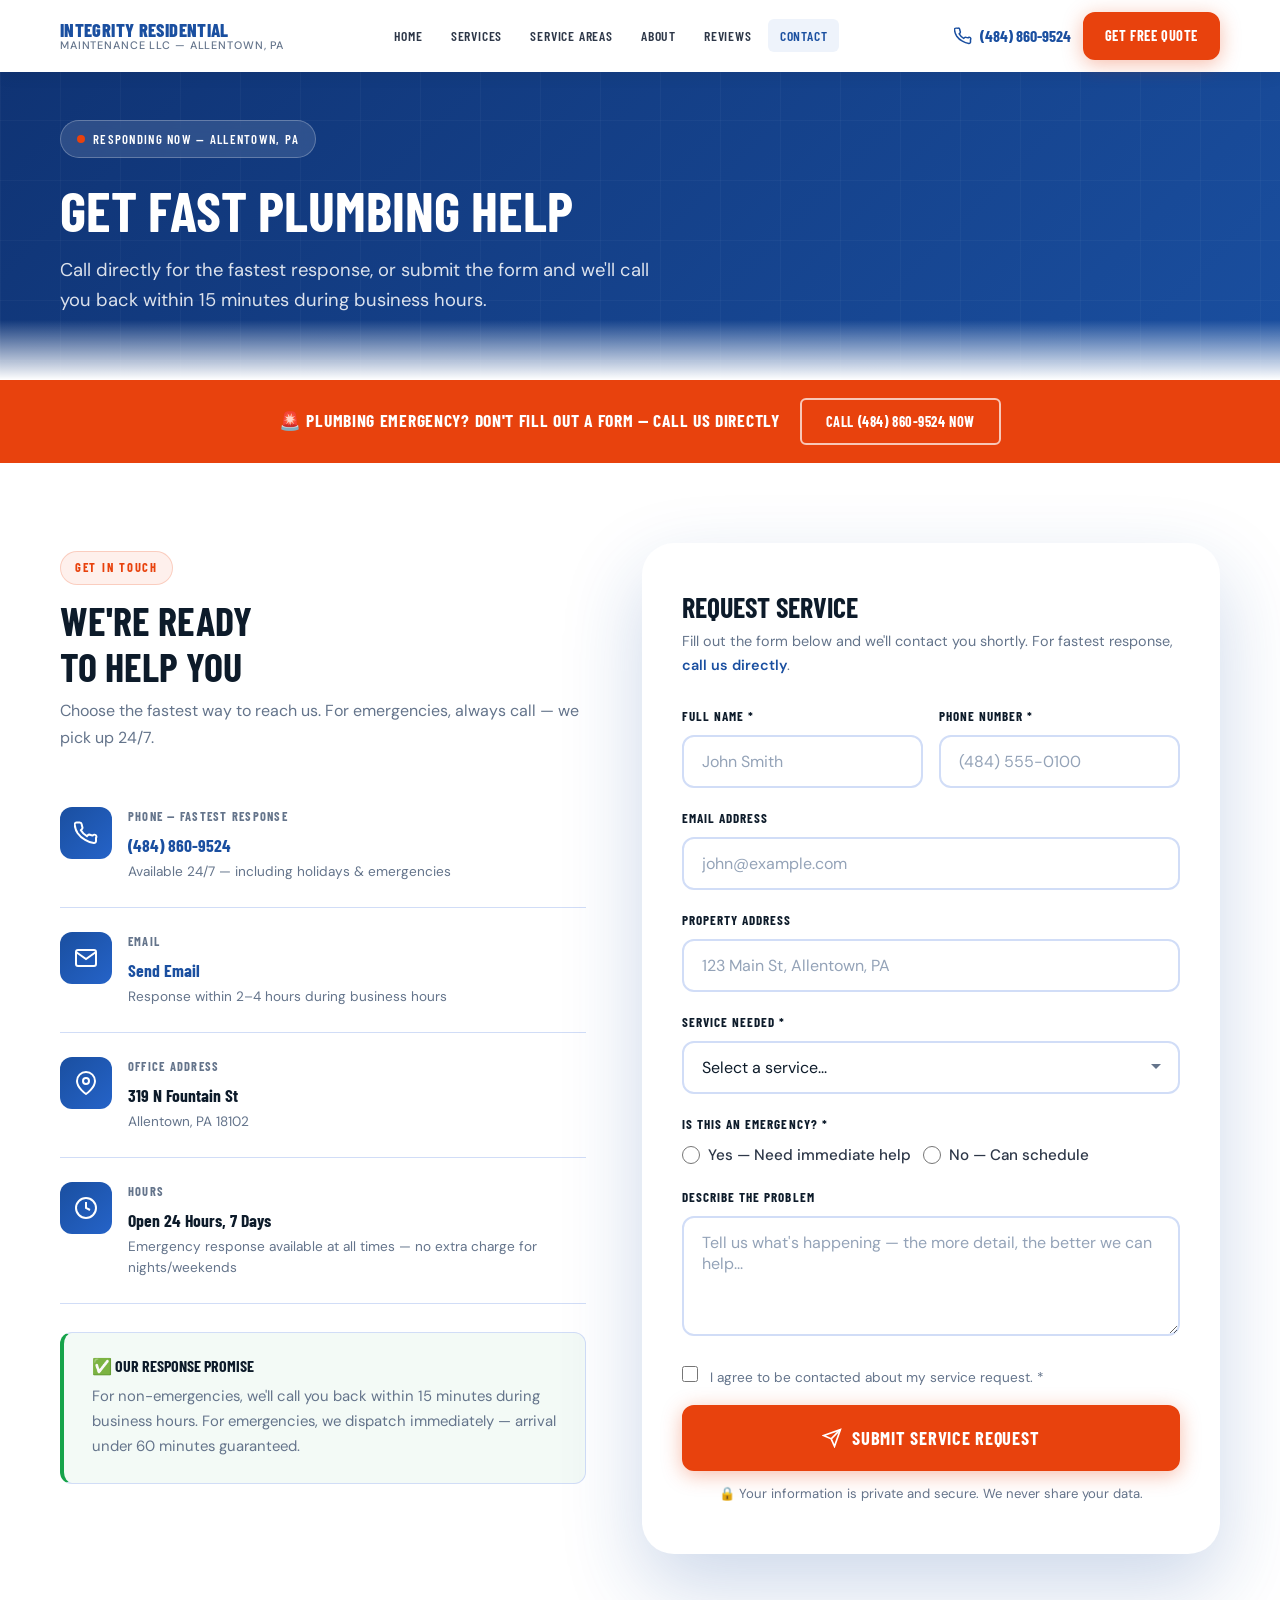
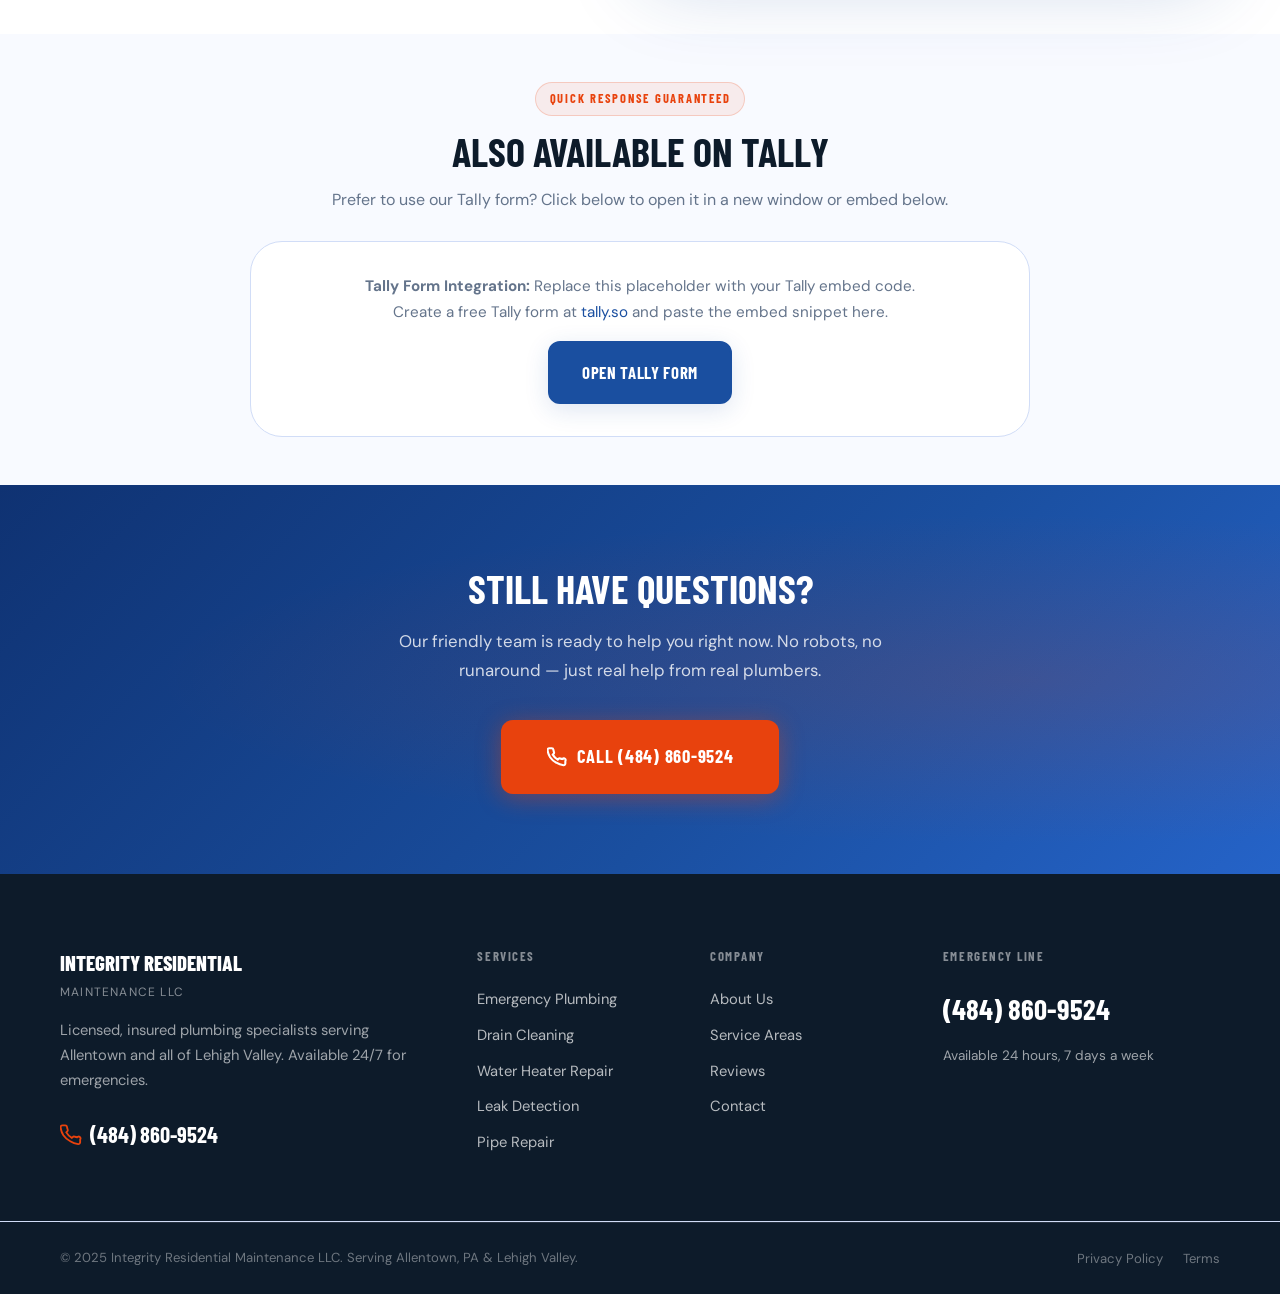
==== contact.html @ 993e1b2d "Add files via upload" ====
<!DOCTYPE html>
<html lang="en">
<head>
  <meta charset="UTF-8">
  <meta name="viewport" content="width=device-width, initial-scale=1.0">
  <title>Contact Us | Request Plumbing Service | Integrity Residential Maintenance LLC</title>
  <meta name="description" content="Contact Integrity Residential Maintenance for fast plumbing service in Allentown, PA. Call (484) 860-9524 or submit a service request online. 24/7 emergency available.">
  <link rel="canonical" href="https://integrityrm.com/contact.html">
  <link rel="stylesheet" href="style.css">
  <style>
    .contact-hero { background: linear-gradient(135deg,var(--brand-primary-dark),var(--brand-primary)); padding: calc(var(--nav-height) + 48px) 0 64px; position:relative; overflow:hidden; }
    .contact-hero::after { content:''; position:absolute; bottom:0; left:0; right:0; height:60px; background:linear-gradient(to bottom,transparent,var(--white)); z-index:1; }
    .contact-grid { display:grid; grid-template-columns:1fr 1.1fr; gap:56px; align-items:start; }
    .contact-info { padding-top:8px; }
    .contact-method { display:flex; gap:16px; align-items:flex-start; padding:24px 0; border-bottom:1px solid var(--border); }
    .contact-method:last-child { border-bottom:none; }
    .contact-method__icon { width:52px; height:52px; background:linear-gradient(135deg,var(--brand-primary),var(--brand-primary-light)); border-radius:var(--radius-md); display:flex; align-items:center; justify-content:center; color:white; flex-shrink:0; }
    .contact-method__label { font-family:var(--font-display); font-weight:700; font-size:0.78rem; text-transform:uppercase; letter-spacing:0.1em; color:var(--text-muted); margin-bottom:4px; }
    .contact-method__value { font-family:var(--font-display); font-weight:700; font-size:1.1rem; color:var(--text-dark); }
    .contact-method__value a { color:var(--brand-primary); }
    .contact-method__value a:hover { color:var(--brand-accent); }
    .contact-method__sub { font-size:0.85rem; color:var(--text-muted); margin-top:2px; }
    .form-radio-group { display:flex; gap:12px; }
    .form-radio { display:flex; align-items:center; gap:8px; cursor:pointer; }
    .form-radio input { width:18px; height:18px; accent-color:var(--brand-primary); cursor:pointer; }
    .form-radio span { font-size:0.95rem; font-weight:500; }
    .emergency-alert { display:none; background:rgba(232,66,13,0.08); border:1px solid rgba(232,66,13,0.25); border-radius:var(--radius-md); padding:16px 20px; color:#c0350c; font-size:0.92rem; gap:10px; align-items:flex-start; margin-top:-8px; margin-bottom:12px; }
    @media(max-width:768px){ .contact-grid { grid-template-columns:1fr; } }
  </style>
</head>
<body>

<!-- NAV -->
<nav class="nav">
  <div class="container">
    <div class="nav__inner">
      <a href="index.html" class="nav__logo">
        <span class="nav__logo-name">Integrity Residential</span>
        <span class="nav__logo-tag">Maintenance LLC — Allentown, PA</span>
      </a>
      <ul class="nav__menu">
        <li><a href="index.html" class="nav__link">Home</a></li>
        <li><a href="services.html" class="nav__link">Services</a></li>
        <li><a href="service-areas.html" class="nav__link">Service Areas</a></li>
        <li><a href="about.html" class="nav__link">About</a></li>
        <li><a href="reviews.html" class="nav__link">Reviews</a></li>
        <li><a href="contact.html" class="nav__link active">Contact</a></li>
      </ul>
      <div class="nav__cta">
        <a href="tel:+14848609524" class="nav__phone">
          <svg width="18" height="18" fill="none" stroke="currentColor" stroke-width="2" viewBox="0 0 24 24"><path d="M22 16.92v3a2 2 0 01-2.18 2 19.79 19.79 0 01-8.63-3.07A19.5 19.5 0 013.7 12.3 19.79 19.79 0 01.67 3.7 2 2 0 012.65 1.5h3a2 2 0 012 1.72 12.84 12.84 0 00.7 2.81 2 2 0 01-.45 2.11L6.91 9.14a16 16 0 006 6l.92-.92a2 2 0 012.11-.45 12.84 12.84 0 002.81.7A2 2 0 0122 16.92z"/></svg>
          (484) 860-9524
        </a>
        <a href="contact.html" class="btn btn-primary btn-sm">Get Free Quote</a>
      </div>
      <button class="nav__toggle" aria-label="Toggle menu" aria-expanded="false"><span></span><span></span><span></span></button>
    </div>
  </div>
  <div class="nav__drawer">
    <a href="index.html" class="nav__link">Home</a>
    <a href="services.html" class="nav__link">Services</a>
    <a href="service-areas.html" class="nav__link">Service Areas</a>
    <a href="about.html" class="nav__link">About</a>
    <a href="reviews.html" class="nav__link">Reviews</a>
    <a href="contact.html" class="nav__link">Contact</a>
    <a href="tel:+14848609524" class="btn btn-primary" style="margin-top:16px; text-align:center;">Call (484) 860-9524</a>
  </div>
</nav>

<!-- HERO -->
<div class="contact-hero">
  <div class="hero__grid" aria-hidden="true"></div>
  <div class="container" style="position:relative;z-index:2;">
    <div style="max-width:600px;">
      <div class="hero__badge" style="margin-bottom:20px;">
        <span class="hero__badge-dot"></span>
        Responding Now — Allentown, PA
      </div>
      <h1 style="color:white; margin-bottom:12px;">Get Fast Plumbing Help</h1>
      <p class="lead" style="color:rgba(255,255,255,0.85);">Call directly for the fastest response, or submit the form and we'll call you back within 15 minutes during business hours.</p>
    </div>
  </div>
</div>

<div class="emergency-strip">
  <div class="container">
    <div class="emergency-strip__inner">
      <p class="emergency-strip__text">🚨 Plumbing Emergency? Don't Fill Out a Form — Call Us Directly</p>
      <a href="tel:+14848609524" class="btn btn-outline">Call (484) 860-9524 Now</a>
    </div>
  </div>
</div>

<!-- MAIN CONTACT SECTION -->
<section class="section">
  <div class="container">
    <div class="contact-grid">

      <!-- Contact Info -->
      <div class="contact-info fade-in">
        <span class="section-eyebrow">Get In Touch</span>
        <h2 style="margin-bottom:8px;">We're Ready<br>to Help You</h2>
        <p style="color:var(--text-muted); margin-bottom:32px;">Choose the fastest way to reach us. For emergencies, always call — we pick up 24/7.</p>

        <div class="contact-method">
          <div class="contact-method__icon">
            <svg width="24" height="24" fill="none" stroke="currentColor" stroke-width="2" viewBox="0 0 24 24"><path d="M22 16.92v3a2 2 0 01-2.18 2 19.79 19.79 0 01-8.63-3.07A19.5 19.5 0 013.7 12.3 19.79 19.79 0 01.67 3.7 2 2 0 012.65 1.5h3a2 2 0 012 1.72 12.84 12.84 0 00.7 2.81 2 2 0 01-.45 2.11L6.91 9.14a16 16 0 006 6l.92-.92a2 2 0 012.11-.45 12.84 12.84 0 002.81.7A2 2 0 0122 16.92z"/></svg>
          </div>
          <div>
            <div class="contact-method__label">Phone — Fastest Response</div>
            <div class="contact-method__value"><a href="tel:+14848609524">(484) 860-9524</a></div>
            <div class="contact-method__sub">Available 24/7 — including holidays & emergencies</div>
          </div>
        </div>

        <div class="contact-method">
          <div class="contact-method__icon">
            <svg width="24" height="24" fill="none" stroke="currentColor" stroke-width="2" viewBox="0 0 24 24"><path d="M4 4h16c1.1 0 2 .9 2 2v12c0 1.1-.9 2-2 2H4c-1.1 0-2-.9-2-2V6c0-1.1.9-2 2-2z"/><polyline points="22,6 12,13 2,6"/></svg>
          </div>
          <div>
            <div class="contact-method__label">Email</div>
            <div class="contact-method__value"><a href="mailto:fivebrothersgtrading@gmail.com">Send Email</a></div>
            <div class="contact-method__sub">Response within 2–4 hours during business hours</div>
          </div>
        </div>

        <div class="contact-method">
          <div class="contact-method__icon">
            <svg width="24" height="24" fill="none" stroke="currentColor" stroke-width="2" viewBox="0 0 24 24"><path d="M21 10c0 7-9 13-9 13s-9-6-9-13a9 9 0 0118 0z"/><circle cx="12" cy="10" r="3"/></svg>
          </div>
          <div>
            <div class="contact-method__label">Office Address</div>
            <div class="contact-method__value">319 N Fountain St</div>
            <div class="contact-method__sub">Allentown, PA 18102</div>
          </div>
        </div>

        <div class="contact-method">
          <div class="contact-method__icon">
            <svg width="24" height="24" fill="none" stroke="currentColor" stroke-width="2" viewBox="0 0 24 24"><circle cx="12" cy="12" r="10"/><path d="M12 6v6l4 2"/></svg>
          </div>
          <div>
            <div class="contact-method__label">Hours</div>
            <div class="contact-method__value">Open 24 Hours, 7 Days</div>
            <div class="contact-method__sub">Emergency response available at all times — no extra charge for nights/weekends</div>
          </div>
        </div>

        <div class="info-box info-box--success" style="margin-top:28px;">
          <h4>✅ Our Response Promise</h4>
          <p>For non-emergencies, we'll call you back within 15 minutes during business hours. For emergencies, we dispatch immediately — arrival under 60 minutes guaranteed.</p>
        </div>
      </div>

      <!-- Lead Capture Form -->
      <div class="fade-in">
        <div class="form-card">
          <h3 style="margin-bottom:6px;">Request Service</h3>
          <p style="color:var(--text-muted); font-size:0.9rem; margin-bottom:28px;">Fill out the form below and we'll contact you shortly. For fastest response, <a href="tel:+14848609524" style="color:var(--brand-primary); font-weight:600;">call us directly</a>.</p>

          <!-- Success Message (hidden by default) -->
          <div id="formSuccess" style="display:none;">
            <div class="alert alert--success" style="margin-bottom:16px;">
              <svg width="20" height="20" fill="none" stroke="currentColor" stroke-width="2" viewBox="0 0 24 24"><path d="M22 11.08V12a10 10 0 11-5.93-9.14"/><polyline points="22 4 12 14.01 9 11.01"/></svg>
              <div>
                <strong>Request Received!</strong><br>
                We'll call you back within 15 minutes. For immediate help, call <a href="tel:+14848609524" style="color:var(--success); font-weight:700;">(484) 860-9524</a>.
              </div>
            </div>
          </div>

          <form id="contactForm" action="https://formspree.io/f/YOUR_FORM_ID" method="POST" novalidate>
            <!-- Hidden fields for lead tracking -->
            <input type="hidden" name="_subject" value="New Service Request — Integrity Residential Maintenance">
            <input type="hidden" name="_to" value="fivebrothersgtrading@gmail.com">
            <input type="hidden" name="_next" value="https://integrityrm.com/thank-you.html">

            <div class="grid grid--2" style="gap:16px;">
              <div class="form-group">
                <label class="form-label" for="name">Full Name *</label>
                <input class="form-control" type="text" id="name" name="name" placeholder="John Smith" required autocomplete="name">
              </div>
              <div class="form-group">
                <label class="form-label" for="phone">Phone Number *</label>
                <input class="form-control" type="tel" id="phone" name="phone" placeholder="(484) 555-0100" required autocomplete="tel">
              </div>
            </div>

            <div class="form-group">
              <label class="form-label" for="email">Email Address</label>
              <input class="form-control" type="email" id="email" name="email" placeholder="john@example.com" autocomplete="email">
            </div>

            <div class="form-group">
              <label class="form-label" for="address">Property Address</label>
              <input class="form-control" type="text" id="address" name="address" placeholder="123 Main St, Allentown, PA" autocomplete="street-address">
            </div>

            <div class="form-group">
              <label class="form-label" for="service">Service Needed *</label>
              <select class="form-control" id="service" name="service" required>
                <option value="" disabled selected>Select a service...</option>
                <option value="emergency">🚨 Emergency Plumbing (URGENT)</option>
                <option value="drain">Drain Cleaning / Clog</option>
                <option value="water-heater">Water Heater Repair / Replacement</option>
                <option value="leak">Leak Detection</option>
                <option value="pipe">Pipe Repair / Replacement</option>
                <option value="toilet">Toilet Repair / Replacement</option>
                <option value="faucet">Faucet / Fixture</option>
                <option value="sump">Sump Pump</option>
                <option value="other">Other / Not Sure</option>
              </select>
            </div>

            <div class="form-group">
              <label class="form-label">Is This an Emergency? *</label>
              <div class="form-radio-group">
                <label class="form-radio">
                  <input type="radio" name="emergency" id="emergency" value="yes" required>
                  <span>Yes — Need immediate help</span>
                </label>
                <label class="form-radio">
                  <input type="radio" name="emergency" value="no">
                  <span>No — Can schedule</span>
                </label>
              </div>
            </div>

            <!-- Emergency Alert -->
            <div class="emergency-alert" id="emergencyAlert" role="alert">
              <svg width="20" height="20" fill="none" stroke="currentColor" stroke-width="2" viewBox="0 0 24 24" style="flex-shrink:0;"><path d="M10.29 3.86L1.82 18a2 2 0 001.71 3h16.94a2 2 0 001.71-3L13.71 3.86a2 2 0 00-3.42 0z"/><line x1="12" y1="9" x2="12" y2="13"/><line x1="12" y1="17" x2="12.01" y2="17"/></svg>
              <div><strong>For emergencies, call us directly for the fastest response:</strong><br>
              <a href="tel:+14848609524" style="color:var(--brand-accent); font-weight:700; font-size:1.1rem;">(484) 860-9524</a></div>
            </div>

            <div class="form-group">
              <label class="form-label" for="message">Describe the Problem</label>
              <textarea class="form-control" id="message" name="message" placeholder="Tell us what's happening — the more detail, the better we can help..." rows="4"></textarea>
            </div>

            <div style="margin-bottom:16px;">
              <input type="checkbox" id="consent" name="consent" required style="accent-color:var(--brand-primary); width:16px; height:16px; margin-right:8px;">
              <label for="consent" style="font-size:0.85rem; color:var(--text-muted); cursor:pointer;">I agree to be contacted about my service request. *</label>
            </div>

            <button type="submit" class="btn btn-primary btn-full btn-lg">
              <svg width="20" height="20" fill="none" stroke="currentColor" stroke-width="2" viewBox="0 0 24 24"><line x1="22" y1="2" x2="11" y2="13"/><polygon points="22 2 15 22 11 13 2 9 22 2"/></svg>
              Submit Service Request
            </button>

            <p style="text-align:center; font-size:0.82rem; color:var(--text-muted); margin-top:12px;">
              🔒 Your information is private and secure. We never share your data.
            </p>
          </form>
        </div>
      </div>
    </div>
  </div>
</section>

<!-- TALLY EMBED ALTERNATIVE -->
<section class="section bg-surface" style="padding:48px 0;">
  <div class="container container--narrow text-center">
    <span class="section-eyebrow">Quick Response Guaranteed</span>
    <h2 style="margin-bottom:12px;">Also Available On Tally</h2>
    <p style="color:var(--text-muted); margin-bottom:28px;">Prefer to use our Tally form? Click below to open it in a new window or embed below.</p>
    <!-- Replace with your actual Tally embed code -->
    <div style="background:var(--white); border:1px solid var(--border); border-radius:var(--radius-xl); padding:32px; min-height:80px; display:flex; align-items:center; justify-content:center;">
      <div style="text-align:center;">
        <p style="color:var(--text-muted); margin-bottom:16px; font-size:0.95rem;">
          <strong>Tally Form Integration:</strong> Replace this placeholder with your Tally embed code.<br>
          Create a free Tally form at <a href="https://tally.so" target="_blank" rel="noopener" style="color:var(--brand-primary);">tally.so</a> and paste the embed snippet here.
        </p>
        <a href="https://tally.so/r/YOUR_TALLY_FORM_ID" target="_blank" rel="noopener" class="btn btn-secondary">Open Tally Form</a>
      </div>
    </div>
  </div>
</section>

<!-- CTA -->
<section class="cta-section">
  <div class="container">
    <div class="cta-section__inner">
      <h2>Still Have Questions?</h2>
      <p>Our friendly team is ready to help you right now. No robots, no runaround — just real help from real plumbers.</p>
      <div class="cta-section__btns">
        <a href="tel:+14848609524" class="btn btn-call btn-lg">
          <svg width="20" height="20" fill="none" stroke="currentColor" stroke-width="2.5" viewBox="0 0 24 24"><path d="M22 16.92v3a2 2 0 01-2.18 2 19.79 19.79 0 01-8.63-3.07A19.5 19.5 0 013.7 12.3 19.79 19.79 0 01.67 3.7 2 2 0 012.65 1.5h3a2 2 0 012 1.72 12.84 12.84 0 00.7 2.81 2 2 0 01-.45 2.11L6.91 9.14a16 16 0 006 6l.92-.92a2 2 0 012.11-.45 12.84 12.84 0 002.81.7A2 2 0 0122 16.92z"/></svg>
          Call (484) 860-9524
        </a>
      </div>
    </div>
  </div>
</section>

<!-- FOOTER (same as index) -->
<footer class="footer">
  <div class="container">
    <div class="footer__grid">
      <div>
        <div class="footer__brand-name">Integrity Residential</div>
        <div class="footer__brand-tag">Maintenance LLC</div>
        <p class="footer__desc">Licensed, insured plumbing specialists serving Allentown and all of Lehigh Valley. Available 24/7 for emergencies.</p>
        <a href="tel:+14848609524" class="footer__phone-link">
          <svg width="22" height="22" fill="none" stroke="currentColor" stroke-width="2" viewBox="0 0 24 24"><path d="M22 16.92v3a2 2 0 01-2.18 2 19.79 19.79 0 01-8.63-3.07A19.5 19.5 0 013.7 12.3 19.79 19.79 0 01.67 3.7 2 2 0 012.65 1.5h3a2 2 0 012 1.72 12.84 12.84 0 00.7 2.81 2 2 0 01-.45 2.11L6.91 9.14a16 16 0 006 6l.92-.92a2 2 0 012.11-.45 12.84 12.84 0 002.81.7A2 2 0 0122 16.92z"/></svg>
          (484) 860-9524
        </a>
      </div>
      <div>
        <div class="footer__col-title">Services</div>
        <ul class="footer__links">
          <li><a href="service-emergency-plumbing.html">Emergency Plumbing</a></li>
          <li><a href="service-drain-cleaning.html">Drain Cleaning</a></li>
          <li><a href="service-water-heater.html">Water Heater Repair</a></li>
          <li><a href="service-leak-detection.html">Leak Detection</a></li>
          <li><a href="service-pipe-repair.html">Pipe Repair</a></li>
        </ul>
      </div>
      <div>
        <div class="footer__col-title">Company</div>
        <ul class="footer__links">
          <li><a href="about.html">About Us</a></li>
          <li><a href="service-areas.html">Service Areas</a></li>
          <li><a href="reviews.html">Reviews</a></li>
          <li><a href="contact.html">Contact</a></li>
        </ul>
      </div>
      <div>
        <div class="footer__col-title">Emergency Line</div>
        <a href="tel:+14848609524" class="footer__phone-link" style="font-size:1.8rem;">(484) 860-9524</a>
        <p style="color:rgba(255,255,255,0.6); font-size:0.85rem; margin-top:8px;">Available 24 hours, 7 days a week</p>
      </div>
    </div>
  </div>
  <div class="divider"></div>
  <div class="container">
    <div class="footer__bottom">
      <p class="footer__copy">© 2025 Integrity Residential Maintenance LLC. Serving Allentown, PA & Lehigh Valley.</p>
      <div class="footer__legal"><a href="#">Privacy Policy</a><a href="#">Terms</a></div>
    </div>
  </div>
</footer>

<div class="sticky-call">
  <a href="tel:+14848609524">
    <svg width="22" height="22" fill="none" stroke="currentColor" stroke-width="2.5" viewBox="0 0 24 24"><path d="M22 16.92v3a2 2 0 01-2.18 2 19.79 19.79 0 01-8.63-3.07A19.5 19.5 0 013.7 12.3 19.79 19.79 0 01.67 3.7 2 2 0 012.65 1.5h3a2 2 0 012 1.72 12.84 12.84 0 00.7 2.81 2 2 0 01-.45 2.11L6.91 9.14a16 16 0 006 6l.92-.92a2 2 0 012.11-.45 12.84 12.84 0 002.81.7A2 2 0 0122 16.92z"/></svg>
    <div><span class="sticky-call__label">Emergency? Tap to Call 24/7</span>(484) 860-9524</div>
  </a>
</div>

<script src="script.js"></script>
<script>
  // Emergency radio button shows call-out alert
  document.querySelectorAll('input[name="emergency"]').forEach(radio => {
    radio.addEventListener('change', function() {
      const alert = document.getElementById('emergencyAlert');
      alert.style.display = this.value === 'yes' ? 'flex' : 'none';
    });
  });
</script>
</body>
</html>
---- style.css ----
/* ============================================================
   INTEGRITY RESIDENTIAL MAINTENANCE LLC
   Premium Local Lead Generation System
   Agency-Grade CSS — Mobile-First, CRO-Optimized
   ============================================================ */

@import url('https://fonts.googleapis.com/css2?family=Barlow+Condensed:wght@600;700;800;900&family=DM+Sans:ital,opsz,wght@0,9..40,300;0,9..40,400;0,9..40,500;0,9..40,600;0,9..40,700;1,9..40,400&display=swap');

/* ============================================================
   CSS VARIABLES — SCALABLE CLIENT THEMING
   ============================================================ */
:root {
  --brand-primary: #1a4fa0;
  --brand-primary-dark: #0f3272;
  --brand-primary-light: #2563c8;
  --brand-accent: #e8420d;
  --brand-accent-light: #ff5722;
  --brand-gold: #f59e0b;
  --text-dark: #0d1b2a;
  --text-body: #2d3748;
  --text-muted: #64748b;
  --text-light: #94a3b8;
  --white: #ffffff;
  --off-white: #f8faff;
  --surface: #eef3fb;
  --border: #d1ddf7;
  --success: #16a34a;
  --shadow-sm: 0 2px 8px rgba(26,79,160,0.10);
  --shadow-md: 0 6px 24px rgba(26,79,160,0.14);
  --shadow-lg: 0 16px 48px rgba(26,79,160,0.18);
  --shadow-xl: 0 32px 80px rgba(26,79,160,0.22);
  --radius-sm: 6px;
  --radius-md: 12px;
  --radius-lg: 20px;
  --radius-xl: 32px;
  --font-display: 'Barlow Condensed', sans-serif;
  --font-body: 'DM Sans', sans-serif;
  --nav-height: 72px;
  --phone: '+1 484-860-9524';

  /* CLIENT VARIABLES — Change per client */
  --client-name: 'Integrity Residential Maintenance';
  --client-city: 'Allentown, PA';
  --client-phone: '(484) 860-9524';
  --client-color: #1a4fa0;
}

/* ============================================================
   RESET & BASE
   ============================================================ */
*, *::before, *::after { box-sizing: border-box; margin: 0; padding: 0; }

html {
  scroll-behavior: smooth;
  font-size: 16px;
  -webkit-text-size-adjust: 100%;
}

body {
  font-family: var(--font-body);
  color: var(--text-body);
  background: var(--white);
  line-height: 1.6;
  overflow-x: hidden;
}

img { max-width: 100%; height: auto; display: block; }
a { color: inherit; text-decoration: none; }
ul { list-style: none; }
button { cursor: pointer; border: none; font-family: var(--font-body); }

/* ============================================================
   TYPOGRAPHY
   ============================================================ */
.display-xl {
  font-family: var(--font-display);
  font-weight: 900;
  font-size: clamp(2.8rem, 7vw, 5.5rem);
  line-height: 1.0;
  letter-spacing: -0.01em;
  text-transform: uppercase;
}
.display-lg {
  font-family: var(--font-display);
  font-weight: 800;
  font-size: clamp(2.2rem, 5vw, 4rem);
  line-height: 1.05;
  text-transform: uppercase;
  letter-spacing: -0.01em;
}
.display-md {
  font-family: var(--font-display);
  font-weight: 700;
  font-size: clamp(1.6rem, 3.5vw, 2.8rem);
  line-height: 1.1;
  text-transform: uppercase;
}
h1, h2, h3, h4, h5, h6 {
  font-family: var(--font-display);
  font-weight: 700;
  line-height: 1.15;
  color: var(--text-dark);
  text-transform: uppercase;
}
h1 { font-size: clamp(2rem, 5vw, 3.5rem); }
h2 { font-size: clamp(1.6rem, 3.5vw, 2.5rem); }
h3 { font-size: clamp(1.25rem, 2.5vw, 1.75rem); }
h4 { font-size: 1.2rem; }

p { font-family: var(--font-body); font-size: 1rem; line-height: 1.7; }
.lead { font-size: 1.15rem; font-weight: 400; line-height: 1.65; }

/* ============================================================
   LAYOUT
   ============================================================ */
.container {
  width: 100%;
  max-width: 1200px;
  margin: 0 auto;
  padding: 0 20px;
}
.container--wide { max-width: 1400px; }
.container--narrow { max-width: 820px; }

.section { padding: 80px 0; }
.section--sm { padding: 48px 0; }
.section--lg { padding: 112px 0; }

.grid { display: grid; gap: 32px; }
.grid--2 { grid-template-columns: repeat(2, 1fr); }
.grid--3 { grid-template-columns: repeat(3, 1fr); }
.grid--4 { grid-template-columns: repeat(4, 1fr); }

.flex { display: flex; }
.flex--center { align-items: center; justify-content: center; }
.flex--between { align-items: center; justify-content: space-between; }
.flex--col { flex-direction: column; }
.gap-16 { gap: 16px; }
.gap-24 { gap: 24px; }
.gap-32 { gap: 32px; }

.text-center { text-align: center; }
.text-white { color: var(--white); }

/* ============================================================
   BUTTONS — CRO-Optimized
   ============================================================ */
.btn {
  display: inline-flex;
  align-items: center;
  justify-content: center;
  gap: 10px;
  font-family: var(--font-display);
  font-weight: 700;
  font-size: 1.05rem;
  letter-spacing: 0.04em;
  text-transform: uppercase;
  border-radius: var(--radius-md);
  padding: 16px 32px;
  transition: all 0.22s cubic-bezier(0.4, 0, 0.2, 1);
  white-space: nowrap;
  text-decoration: none;
  border: 2px solid transparent;
  cursor: pointer;
  position: relative;
  overflow: hidden;
}
.btn::before {
  content: '';
  position: absolute;
  inset: 0;
  background: rgba(255,255,255,0.12);
  opacity: 0;
  transition: opacity 0.2s;
}
.btn:hover::before { opacity: 1; }

.btn-primary {
  background: var(--brand-accent);
  color: var(--white);
  border-color: var(--brand-accent);
  box-shadow: 0 4px 20px rgba(232,66,13,0.35);
}
.btn-primary:hover {
  background: var(--brand-accent-light);
  transform: translateY(-2px);
  box-shadow: 0 8px 32px rgba(232,66,13,0.45);
}

.btn-secondary {
  background: var(--brand-primary);
  color: var(--white);
  border-color: var(--brand-primary);
  box-shadow: var(--shadow-md);
}
.btn-secondary:hover {
  background: var(--brand-primary-dark);
  transform: translateY(-2px);
  box-shadow: var(--shadow-lg);
}

.btn-outline {
  background: transparent;
  color: var(--white);
  border-color: rgba(255,255,255,0.7);
}
.btn-outline:hover {
  background: rgba(255,255,255,0.1);
  border-color: var(--white);
}

.btn-outline-dark {
  background: transparent;
  color: var(--brand-primary);
  border-color: var(--brand-primary);
}
.btn-outline-dark:hover {
  background: var(--brand-primary);
  color: var(--white);
}

.btn-call {
  background: var(--brand-accent);
  color: var(--white);
  font-size: 1.2rem;
  padding: 18px 36px;
  border-radius: var(--radius-md);
  box-shadow: 0 4px 24px rgba(232,66,13,0.4);
  animation: pulse-call 2.5s ease-in-out infinite;
}
.btn-call:hover {
  background: var(--brand-accent-light);
  transform: translateY(-3px);
  animation: none;
  box-shadow: 0 8px 36px rgba(232,66,13,0.5);
}

.btn-lg { padding: 20px 44px; font-size: 1.15rem; }
.btn-sm { padding: 10px 20px; font-size: 0.9rem; }
.btn-full { width: 100%; }

@keyframes pulse-call {
  0%, 100% { box-shadow: 0 4px 24px rgba(232,66,13,0.4); }
  50% { box-shadow: 0 4px 36px rgba(232,66,13,0.65), 0 0 0 8px rgba(232,66,13,0.08); }
}

/* ============================================================
   NAVIGATION
   ============================================================ */
.nav {
  position: fixed;
  top: 0;
  left: 0;
  right: 0;
  z-index: 1000;
  background: var(--white);
  box-shadow: 0 2px 16px rgba(0,0,0,0.08);
  height: var(--nav-height);
  transition: all 0.3s ease;
}
.nav.scrolled {
  box-shadow: 0 4px 24px rgba(26,79,160,0.15);
}
.nav__inner {
  height: var(--nav-height);
  display: flex;
  align-items: center;
  justify-content: space-between;
}
.nav__logo {
  display: flex;
  flex-direction: column;
  line-height: 1.1;
}
.nav__logo-name {
  font-family: var(--font-display);
  font-weight: 800;
  font-size: 1.15rem;
  color: var(--brand-primary);
  text-transform: uppercase;
  letter-spacing: 0.02em;
}
.nav__logo-tag {
  font-size: 0.68rem;
  color: var(--text-muted);
  font-weight: 500;
  text-transform: uppercase;
  letter-spacing: 0.08em;
}
.nav__menu {
  display: flex;
  align-items: center;
  gap: 4px;
}
.nav__link {
  font-family: var(--font-display);
  font-weight: 600;
  font-size: 0.85rem;
  text-transform: uppercase;
  letter-spacing: 0.06em;
  color: var(--text-body);
  padding: 8px 12px;
  border-radius: var(--radius-sm);
  transition: all 0.2s;
}
.nav__link:hover, .nav__link.active {
  color: var(--brand-primary);
  background: var(--surface);
}
.nav__cta {
  display: flex;
  align-items: center;
  gap: 12px;
  margin-left: 16px;
}
.nav__phone {
  display: flex;
  align-items: center;
  gap: 8px;
  font-family: var(--font-display);
  font-weight: 700;
  font-size: 1rem;
  color: var(--brand-primary);
  text-transform: uppercase;
}
.nav__phone svg { flex-shrink: 0; }

/* Hamburger */
.nav__toggle {
  display: none;
  flex-direction: column;
  gap: 5px;
  background: none;
  padding: 8px;
  cursor: pointer;
}
.nav__toggle span {
  display: block;
  width: 24px;
  height: 2px;
  background: var(--text-dark);
  border-radius: 2px;
  transition: all 0.3s;
}

/* Mobile Nav Drawer */
.nav__drawer {
  display: none;
  position: fixed;
  top: var(--nav-height);
  left: 0;
  right: 0;
  background: var(--white);
  box-shadow: var(--shadow-lg);
  z-index: 999;
  padding: 24px 20px 32px;
  flex-direction: column;
  gap: 4px;
  transform: translateY(-100%);
  opacity: 0;
  transition: all 0.3s ease;
}
.nav__drawer.open {
  transform: translateY(0);
  opacity: 1;
}
.nav__drawer .nav__link {
  display: block;
  padding: 14px 16px;
  font-size: 1rem;
  border-bottom: 1px solid var(--border);
}
.nav__drawer .btn-primary {
  margin-top: 16px;
  width: 100%;
  justify-content: center;
}

/* ============================================================
   HERO SECTION
   ============================================================ */
.hero {
  min-height: 100vh;
  min-height: 100svh;
  background: linear-gradient(135deg, var(--brand-primary-dark) 0%, var(--brand-primary) 50%, var(--brand-primary-light) 100%);
  padding-top: var(--nav-height);
  display: flex;
  flex-direction: column;
  position: relative;
  overflow: hidden;
}
.hero::before {
  content: '';
  position: absolute;
  inset: 0;
  background:
    radial-gradient(ellipse 80% 60% at 70% 50%, rgba(255,255,255,0.04) 0%, transparent 70%),
    radial-gradient(ellipse 40% 40% at 20% 80%, rgba(232,66,13,0.12) 0%, transparent 60%);
}
.hero::after {
  content: '';
  position: absolute;
  bottom: 0;
  left: 0;
  right: 0;
  height: 120px;
  background: linear-gradient(to bottom, transparent, var(--white));
  z-index: 1;
}

/* Grid pattern overlay */
.hero__grid {
  position: absolute;
  inset: 0;
  background-image:
    linear-gradient(rgba(255,255,255,0.03) 1px, transparent 1px),
    linear-gradient(90deg, rgba(255,255,255,0.03) 1px, transparent 1px);
  background-size: 60px 60px;
}

.hero__content {
  flex: 1;
  display: flex;
  align-items: center;
  position: relative;
  z-index: 2;
  padding: 60px 0 140px;
}
.hero__text { max-width: 700px; }

.hero__badge {
  display: inline-flex;
  align-items: center;
  gap: 8px;
  background: rgba(255,255,255,0.12);
  border: 1px solid rgba(255,255,255,0.25);
  color: var(--white);
  font-family: var(--font-display);
  font-weight: 600;
  font-size: 0.8rem;
  text-transform: uppercase;
  letter-spacing: 0.1em;
  padding: 8px 16px;
  border-radius: 999px;
  margin-bottom: 24px;
  backdrop-filter: blur(8px);
}
.hero__badge-dot {
  width: 8px;
  height: 8px;
  background: var(--brand-accent);
  border-radius: 50%;
  animation: blink 1.5s ease-in-out infinite;
}
@keyframes blink {
  0%, 100% { opacity: 1; }
  50% { opacity: 0.3; }
}

.hero__headline {
  font-family: var(--font-display);
  font-weight: 900;
  font-size: clamp(3rem, 8vw, 6.5rem);
  line-height: 0.95;
  text-transform: uppercase;
  color: var(--white);
  margin-bottom: 8px;
  letter-spacing: -0.02em;
}
.hero__headline em {
  font-style: normal;
  color: var(--brand-accent);
  display: block;
}
.hero__subheadline {
  font-family: var(--font-display);
  font-weight: 700;
  font-size: clamp(1.3rem, 3vw, 2rem);
  color: rgba(255,255,255,0.85);
  text-transform: uppercase;
  margin-bottom: 20px;
  letter-spacing: 0.02em;
}
.hero__desc {
  font-size: 1.1rem;
  color: rgba(255,255,255,0.8);
  max-width: 560px;
  margin-bottom: 36px;
  line-height: 1.65;
}
.hero__ctas {
  display: flex;
  flex-wrap: wrap;
  gap: 16px;
  margin-bottom: 40px;
}

/* Trust badges row */
.hero__trust {
  display: flex;
  flex-wrap: wrap;
  gap: 20px;
}
.trust-badge {
  display: flex;
  align-items: center;
  gap: 8px;
  color: rgba(255,255,255,0.9);
  font-family: var(--font-display);
  font-weight: 600;
  font-size: 0.82rem;
  text-transform: uppercase;
  letter-spacing: 0.06em;
}
.trust-badge svg { color: var(--brand-gold); flex-shrink: 0; }

/* ============================================================
   EMERGENCY STRIP
   ============================================================ */
.emergency-strip {
  background: var(--brand-accent);
  padding: 18px 0;
  position: relative;
  z-index: 10;
}
.emergency-strip__inner {
  display: flex;
  align-items: center;
  justify-content: center;
  gap: 20px;
  flex-wrap: wrap;
  text-align: center;
}
.emergency-strip__text {
  font-family: var(--font-display);
  font-weight: 700;
  font-size: clamp(0.9rem, 2.5vw, 1.1rem);
  text-transform: uppercase;
  color: var(--white);
  letter-spacing: 0.04em;
}
.emergency-strip .btn-outline {
  padding: 10px 24px;
  font-size: 0.9rem;
  border-radius: var(--radius-sm);
}

/* ============================================================
   SECTION HEADERS
   ============================================================ */
.section-header { margin-bottom: 48px; }
.section-header--center { text-align: center; }
.section-eyebrow {
  display: inline-block;
  font-family: var(--font-display);
  font-weight: 700;
  font-size: 0.78rem;
  text-transform: uppercase;
  letter-spacing: 0.14em;
  color: var(--brand-accent);
  margin-bottom: 12px;
  padding: 6px 14px;
  background: rgba(232,66,13,0.08);
  border-radius: 999px;
  border: 1px solid rgba(232,66,13,0.2);
}
.section-header h2 { color: var(--text-dark); }
.section-header p {
  max-width: 560px;
  color: var(--text-muted);
  margin-top: 12px;
  font-size: 1.05rem;
}
.section-header--center p { margin: 12px auto 0; }

/* ============================================================
   SERVICE CARDS
   ============================================================ */
.services-grid {
  display: grid;
  grid-template-columns: repeat(auto-fill, minmax(280px, 1fr));
  gap: 24px;
}
.service-card {
  background: var(--white);
  border: 1px solid var(--border);
  border-radius: var(--radius-lg);
  padding: 36px 28px;
  position: relative;
  overflow: hidden;
  transition: all 0.3s cubic-bezier(0.4, 0, 0.2, 1);
  display: flex;
  flex-direction: column;
}
.service-card::before {
  content: '';
  position: absolute;
  top: 0;
  left: 0;
  right: 0;
  height: 4px;
  background: linear-gradient(90deg, var(--brand-primary), var(--brand-accent));
  transform: scaleX(0);
  transform-origin: left;
  transition: transform 0.3s ease;
}
.service-card:hover {
  box-shadow: var(--shadow-lg);
  transform: translateY(-4px);
  border-color: var(--brand-primary);
}
.service-card:hover::before { transform: scaleX(1); }

.service-card__icon {
  width: 64px;
  height: 64px;
  background: linear-gradient(135deg, var(--surface), var(--border));
  border-radius: var(--radius-md);
  display: flex;
  align-items: center;
  justify-content: center;
  margin-bottom: 20px;
  color: var(--brand-primary);
  transition: all 0.3s;
}
.service-card:hover .service-card__icon {
  background: linear-gradient(135deg, var(--brand-primary), var(--brand-primary-light));
  color: var(--white);
}
.service-card h3 {
  font-size: 1.25rem;
  margin-bottom: 10px;
  color: var(--text-dark);
}
.service-card p {
  color: var(--text-muted);
  font-size: 0.95rem;
  flex: 1;
  margin-bottom: 20px;
}
.service-card__link {
  display: inline-flex;
  align-items: center;
  gap: 6px;
  font-family: var(--font-display);
  font-weight: 700;
  font-size: 0.85rem;
  text-transform: uppercase;
  letter-spacing: 0.06em;
  color: var(--brand-primary);
  transition: gap 0.2s;
}
.service-card__link:hover { gap: 10px; color: var(--brand-accent); }

/* ============================================================
   WHY CHOOSE US / FEATURE BLOCKS
   ============================================================ */
.feature-block {
  display: flex;
  gap: 20px;
  align-items: flex-start;
}
.feature-block__icon {
  width: 56px;
  height: 56px;
  background: linear-gradient(135deg, var(--brand-primary), var(--brand-primary-light));
  border-radius: var(--radius-md);
  display: flex;
  align-items: center;
  justify-content: center;
  color: var(--white);
  flex-shrink: 0;
}
.feature-block__text h4 {
  font-size: 1.05rem;
  color: var(--text-dark);
  margin-bottom: 6px;
}
.feature-block__text p {
  font-size: 0.93rem;
  color: var(--text-muted);
  line-height: 1.6;
}

/* ============================================================
   STATS BAR
   ============================================================ */
.stats-bar {
  background: var(--brand-primary);
  padding: 40px 0;
}
.stats-grid {
  display: grid;
  grid-template-columns: repeat(4, 1fr);
  gap: 24px;
  text-align: center;
}
.stat-item { padding: 8px; }
.stat-item__number {
  font-family: var(--font-display);
  font-weight: 900;
  font-size: clamp(2.5rem, 5vw, 4rem);
  color: var(--white);
  line-height: 1;
  letter-spacing: -0.02em;
}
.stat-item__number span { color: var(--brand-accent); }
.stat-item__label {
  font-family: var(--font-display);
  font-weight: 600;
  font-size: 0.8rem;
  text-transform: uppercase;
  letter-spacing: 0.1em;
  color: rgba(255,255,255,0.7);
  margin-top: 6px;
}

/* ============================================================
   REVIEW CARDS
   ============================================================ */
.reviews-grid {
  display: grid;
  grid-template-columns: repeat(auto-fill, minmax(300px, 1fr));
  gap: 24px;
}
.review-card {
  background: var(--white);
  border: 1px solid var(--border);
  border-radius: var(--radius-lg);
  padding: 32px 28px;
  position: relative;
  transition: box-shadow 0.3s;
}
.review-card:hover { box-shadow: var(--shadow-md); }
.review-card__quote {
  position: absolute;
  top: 24px;
  right: 24px;
  font-size: 4rem;
  line-height: 1;
  color: var(--surface);
  font-family: Georgia, serif;
  user-select: none;
}
.review-card__stars {
  display: flex;
  gap: 3px;
  margin-bottom: 14px;
  color: var(--brand-gold);
}
.review-card p {
  font-size: 0.97rem;
  color: var(--text-body);
  line-height: 1.7;
  margin-bottom: 20px;
  font-style: italic;
}
.review-card__author {
  display: flex;
  align-items: center;
  gap: 12px;
}
.review-card__avatar {
  width: 44px;
  height: 44px;
  background: linear-gradient(135deg, var(--brand-primary), var(--brand-accent));
  border-radius: 50%;
  display: flex;
  align-items: center;
  justify-content: center;
  font-family: var(--font-display);
  font-weight: 700;
  font-size: 1rem;
  color: var(--white);
}
.review-card__name {
  font-family: var(--font-display);
  font-weight: 700;
  font-size: 0.9rem;
  text-transform: uppercase;
  color: var(--text-dark);
}
.review-card__location {
  font-size: 0.8rem;
  color: var(--text-muted);
}
.google-badge {
  display: inline-flex;
  align-items: center;
  gap: 6px;
  font-family: var(--font-display);
  font-size: 0.75rem;
  font-weight: 700;
  text-transform: uppercase;
  color: var(--text-muted);
  letter-spacing: 0.06em;
  margin-top: 4px;
}

/* ============================================================
   CTA SECTIONS
   ============================================================ */
.cta-section {
  background: linear-gradient(135deg, var(--brand-primary-dark) 0%, var(--brand-primary) 60%, var(--brand-primary-light) 100%);
  padding: 80px 0;
  position: relative;
  overflow: hidden;
}
.cta-section::before {
  content: '';
  position: absolute;
  inset: 0;
  background: radial-gradient(ellipse at 80% 50%, rgba(232,66,13,0.15) 0%, transparent 60%);
}
.cta-section__inner {
  position: relative;
  z-index: 1;
  text-align: center;
}
.cta-section h2 { color: var(--white); margin-bottom: 16px; }
.cta-section p { color: rgba(255,255,255,0.8); max-width: 560px; margin: 0 auto 36px; font-size: 1.05rem; }
.cta-section__btns {
  display: flex;
  gap: 16px;
  justify-content: center;
  flex-wrap: wrap;
}

/* ============================================================
   FORM STYLES
   ============================================================ */
.form-group { margin-bottom: 20px; }
.form-label {
  display: block;
  font-family: var(--font-display);
  font-weight: 700;
  font-size: 0.82rem;
  text-transform: uppercase;
  letter-spacing: 0.08em;
  color: var(--text-dark);
  margin-bottom: 8px;
}
.form-control {
  width: 100%;
  padding: 14px 18px;
  font-family: var(--font-body);
  font-size: 1rem;
  color: var(--text-dark);
  background: var(--white);
  border: 2px solid var(--border);
  border-radius: var(--radius-md);
  transition: border-color 0.2s, box-shadow 0.2s;
  appearance: none;
}
.form-control:focus {
  outline: none;
  border-color: var(--brand-primary);
  box-shadow: 0 0 0 4px rgba(26,79,160,0.1);
}
.form-control::placeholder { color: var(--text-light); }
textarea.form-control { resize: vertical; min-height: 120px; }
select.form-control { background-image: url("data:image/svg+xml,%3Csvg xmlns='http://www.w3.org/2000/svg' width='12' height='12' viewBox='0 0 12 12'%3E%3Cpath fill='%2364748b' d='M6 8L1 3h10z'/%3E%3C/svg%3E"); background-repeat: no-repeat; background-position: right 16px center; padding-right: 44px; }

.form-card {
  background: var(--white);
  border-radius: var(--radius-xl);
  padding: 48px 40px;
  box-shadow: var(--shadow-xl);
}

/* ============================================================
   PAGE HERO (inner pages)
   ============================================================ */
.page-hero {
  background: linear-gradient(135deg, var(--brand-primary-dark), var(--brand-primary));
  padding: calc(var(--nav-height) + 64px) 0 80px;
  position: relative;
  overflow: hidden;
}
.page-hero::after {
  content: '';
  position: absolute;
  bottom: 0;
  left: 0;
  right: 0;
  height: 60px;
  background: linear-gradient(to bottom, transparent, var(--white));
  z-index: 1;
}
.page-hero__grid {
  position: absolute;
  inset: 0;
  background-image:
    linear-gradient(rgba(255,255,255,0.03) 1px, transparent 1px),
    linear-gradient(90deg, rgba(255,255,255,0.03) 1px, transparent 1px);
  background-size: 48px 48px;
}
.page-hero__inner { position: relative; z-index: 2; }
.page-hero h1 { color: var(--white); margin-bottom: 16px; }
.page-hero .lead { color: rgba(255,255,255,0.85); max-width: 600px; }
.breadcrumb {
  display: flex;
  align-items: center;
  gap: 8px;
  font-family: var(--font-display);
  font-size: 0.78rem;
  text-transform: uppercase;
  letter-spacing: 0.08em;
  color: rgba(255,255,255,0.6);
  margin-bottom: 20px;
}
.breadcrumb a { color: rgba(255,255,255,0.8); }
.breadcrumb a:hover { color: var(--white); }
.breadcrumb span { color: rgba(255,255,255,0.4); }

/* ============================================================
   INFO BOXES
   ============================================================ */
.info-box {
  background: var(--surface);
  border: 1px solid var(--border);
  border-left: 4px solid var(--brand-primary);
  border-radius: var(--radius-md);
  padding: 24px 28px;
}
.info-box--accent { border-left-color: var(--brand-accent); }
.info-box--success { border-left-color: var(--success); background: rgba(22,163,74,0.05); }
.info-box h4 { color: var(--text-dark); margin-bottom: 8px; font-size: 1rem; }
.info-box p { font-size: 0.93rem; color: var(--text-muted); }

/* ============================================================
   AREAS GRID
   ============================================================ */
.areas-grid {
  display: grid;
  grid-template-columns: repeat(auto-fill, minmax(160px, 1fr));
  gap: 12px;
}
.area-chip {
  display: flex;
  align-items: center;
  gap: 8px;
  background: var(--surface);
  border: 1px solid var(--border);
  border-radius: var(--radius-md);
  padding: 12px 16px;
  font-family: var(--font-display);
  font-weight: 600;
  font-size: 0.85rem;
  text-transform: uppercase;
  color: var(--brand-primary);
  letter-spacing: 0.04em;
  transition: all 0.2s;
}
.area-chip:hover {
  background: var(--brand-primary);
  color: var(--white);
  border-color: var(--brand-primary);
  transform: translateY(-2px);
  box-shadow: var(--shadow-sm);
}
.area-chip svg { color: var(--brand-accent); flex-shrink: 0; }
.area-chip:hover svg { color: rgba(255,255,255,0.8); }

/* ============================================================
   FOOTER
   ============================================================ */
.footer {
  background: var(--text-dark);
  color: var(--white);
  padding: 72px 0 0;
}
.footer__grid {
  display: grid;
  grid-template-columns: 2fr 1fr 1fr 1.5fr;
  gap: 48px;
  margin-bottom: 56px;
}
.footer__brand-name {
  font-family: var(--font-display);
  font-weight: 800;
  font-size: 1.3rem;
  text-transform: uppercase;
  color: var(--white);
  margin-bottom: 4px;
}
.footer__brand-tag {
  font-size: 0.75rem;
  color: rgba(255,255,255,0.5);
  text-transform: uppercase;
  letter-spacing: 0.1em;
  margin-bottom: 16px;
}
.footer__desc {
  font-size: 0.92rem;
  color: rgba(255,255,255,0.6);
  line-height: 1.7;
  margin-bottom: 24px;
}
.footer__col-title {
  font-family: var(--font-display);
  font-weight: 700;
  font-size: 0.8rem;
  text-transform: uppercase;
  letter-spacing: 0.12em;
  color: rgba(255,255,255,0.5);
  margin-bottom: 20px;
}
.footer__links { display: flex; flex-direction: column; gap: 10px; }
.footer__links a {
  font-size: 0.92rem;
  color: rgba(255,255,255,0.7);
  transition: color 0.2s;
}
.footer__links a:hover { color: var(--white); }

.footer__contact-item {
  display: flex;
  gap: 12px;
  align-items: flex-start;
  color: rgba(255,255,255,0.7);
  font-size: 0.9rem;
  margin-bottom: 14px;
}
.footer__contact-item svg { color: var(--brand-accent); flex-shrink: 0; margin-top: 2px; }
.footer__phone-link {
  font-family: var(--font-display);
  font-weight: 700;
  font-size: 1.4rem;
  color: var(--white);
  display: flex;
  align-items: center;
  gap: 8px;
  margin-bottom: 12px;
}
.footer__phone-link svg { color: var(--brand-accent); }

.footer__bottom {
  border-top: 1px solid rgba(255,255,255,0.1);
  padding: 24px 0;
  display: flex;
  align-items: center;
  justify-content: space-between;
  flex-wrap: wrap;
  gap: 12px;
}
.footer__copy {
  font-size: 0.82rem;
  color: rgba(255,255,255,0.4);
}
.footer__legal { display: flex; gap: 20px; }
.footer__legal a {
  font-size: 0.82rem;
  color: rgba(255,255,255,0.4);
  transition: color 0.2s;
}
.footer__legal a:hover { color: rgba(255,255,255,0.8); }

/* ============================================================
   STICKY MOBILE CALL BUTTON
   ============================================================ */
.sticky-call {
  display: none;
  position: fixed;
  bottom: 0;
  left: 0;
  right: 0;
  z-index: 999;
  background: var(--brand-accent);
  padding: 0;
}
.sticky-call a {
  display: flex;
  align-items: center;
  justify-content: center;
  gap: 12px;
  padding: 18px 24px;
  font-family: var(--font-display);
  font-weight: 800;
  font-size: 1.05rem;
  text-transform: uppercase;
  letter-spacing: 0.06em;
  color: var(--white);
}
.sticky-call__label { font-size: 0.7rem; display: block; font-weight: 500; letter-spacing: 0.1em; opacity: 0.9; }

/* ============================================================
   PROCESS STEPS
   ============================================================ */
.process-steps {
  display: grid;
  grid-template-columns: repeat(auto-fill, minmax(220px, 1fr));
  gap: 32px;
}
.process-step {
  text-align: center;
  padding: 24px;
  position: relative;
}
.process-step__number {
  width: 72px;
  height: 72px;
  background: linear-gradient(135deg, var(--brand-primary), var(--brand-primary-light));
  border-radius: 50%;
  display: flex;
  align-items: center;
  justify-content: center;
  font-family: var(--font-display);
  font-weight: 900;
  font-size: 2rem;
  color: var(--white);
  margin: 0 auto 20px;
  position: relative;
  z-index: 1;
}
.process-step:not(:last-child)::after {
  content: '';
  position: absolute;
  top: 36px;
  right: -16px;
  width: 32px;
  height: 2px;
  background: var(--border);
}
.process-step h4 { font-size: 1rem; margin-bottom: 8px; color: var(--text-dark); }
.process-step p { font-size: 0.9rem; color: var(--text-muted); }

/* ============================================================
   UTILITY CLASSES
   ============================================================ */
.bg-surface { background: var(--off-white); }
.bg-blue { background: var(--brand-primary); }
.bg-dark { background: var(--text-dark); }
.mt-8 { margin-top: 8px; }
.mt-16 { margin-top: 16px; }
.mt-24 { margin-top: 24px; }
.mt-32 { margin-top: 32px; }
.mt-48 { margin-top: 48px; }
.mb-8 { margin-bottom: 8px; }
.mb-16 { margin-bottom: 16px; }
.mb-24 { margin-bottom: 24px; }
.mb-32 { margin-bottom: 32px; }
.mb-48 { margin-bottom: 48px; }
.hidden { display: none; }

/* Divider */
.divider {
  height: 1px;
  background: var(--border);
  margin: 0;
}

/* Tag pill */
.tag {
  display: inline-flex;
  align-items: center;
  gap: 6px;
  padding: 4px 12px;
  background: var(--surface);
  border: 1px solid var(--border);
  border-radius: 999px;
  font-family: var(--font-display);
  font-weight: 600;
  font-size: 0.75rem;
  text-transform: uppercase;
  letter-spacing: 0.08em;
  color: var(--brand-primary);
}
.tag--accent { background: rgba(232,66,13,0.08); border-color: rgba(232,66,13,0.2); color: var(--brand-accent); }

/* Alert */
.alert {
  display: flex;
  gap: 12px;
  align-items: flex-start;
  padding: 16px 20px;
  border-radius: var(--radius-md);
  font-size: 0.95rem;
}
.alert--success { background: rgba(22,163,74,0.08); border: 1px solid rgba(22,163,74,0.2); color: #15803d; }
.alert--warning { background: rgba(245,158,11,0.08); border: 1px solid rgba(245,158,11,0.2); color: #b45309; }

/* Gradient text */
.gradient-text {
  background: linear-gradient(135deg, var(--brand-primary), var(--brand-accent));
  -webkit-background-clip: text;
  -webkit-text-fill-color: transparent;
  background-clip: text;
}

/* ============================================================
   ANIMATIONS
   ============================================================ */
.fade-in {
  opacity: 0;
  transform: translateY(24px);
  transition: opacity 0.6s ease, transform 0.6s ease;
}
.fade-in.visible {
  opacity: 1;
  transform: translateY(0);
}

/* ============================================================
   RESPONSIVE — TABLET
   ============================================================ */
@media (max-width: 1024px) {
  .grid--4 { grid-template-columns: repeat(2, 1fr); }
  .stats-grid { grid-template-columns: repeat(2, 1fr); gap: 32px; }
  .footer__grid { grid-template-columns: 1fr 1fr; gap: 40px; }
  .process-step:not(:last-child)::after { display: none; }
}

@media (max-width: 768px) {
  :root { --nav-height: 64px; }
  .section { padding: 56px 0; }
  .section--lg { padding: 72px 0; }

  .nav__menu { display: none; }
  .nav__cta .btn-secondary { display: none; }
  .nav__toggle { display: flex; }
  .nav__drawer { display: flex; }

  .grid--2, .grid--3, .grid--4 { grid-template-columns: 1fr; }
  .stats-grid { grid-template-columns: repeat(2, 1fr); }
  .footer__grid { grid-template-columns: 1fr; }
  .footer__bottom { flex-direction: column; text-align: center; }

  .hero__ctas { flex-direction: column; }
  .hero__ctas .btn { width: 100%; justify-content: center; }
  .cta-section__btns { flex-direction: column; align-items: center; }
  .cta-section__btns .btn { width: 100%; max-width: 340px; }

  .form-card { padding: 28px 20px; }

  .sticky-call { display: block; }
  body { padding-bottom: 64px; }

  .nav__phone { display: none; }
}

@media (max-width: 480px) {
  .hero__headline { font-size: 2.8rem; }
  .stats-grid { grid-template-columns: repeat(2, 1fr); }
  .areas-grid { grid-template-columns: repeat(2, 1fr); }
}
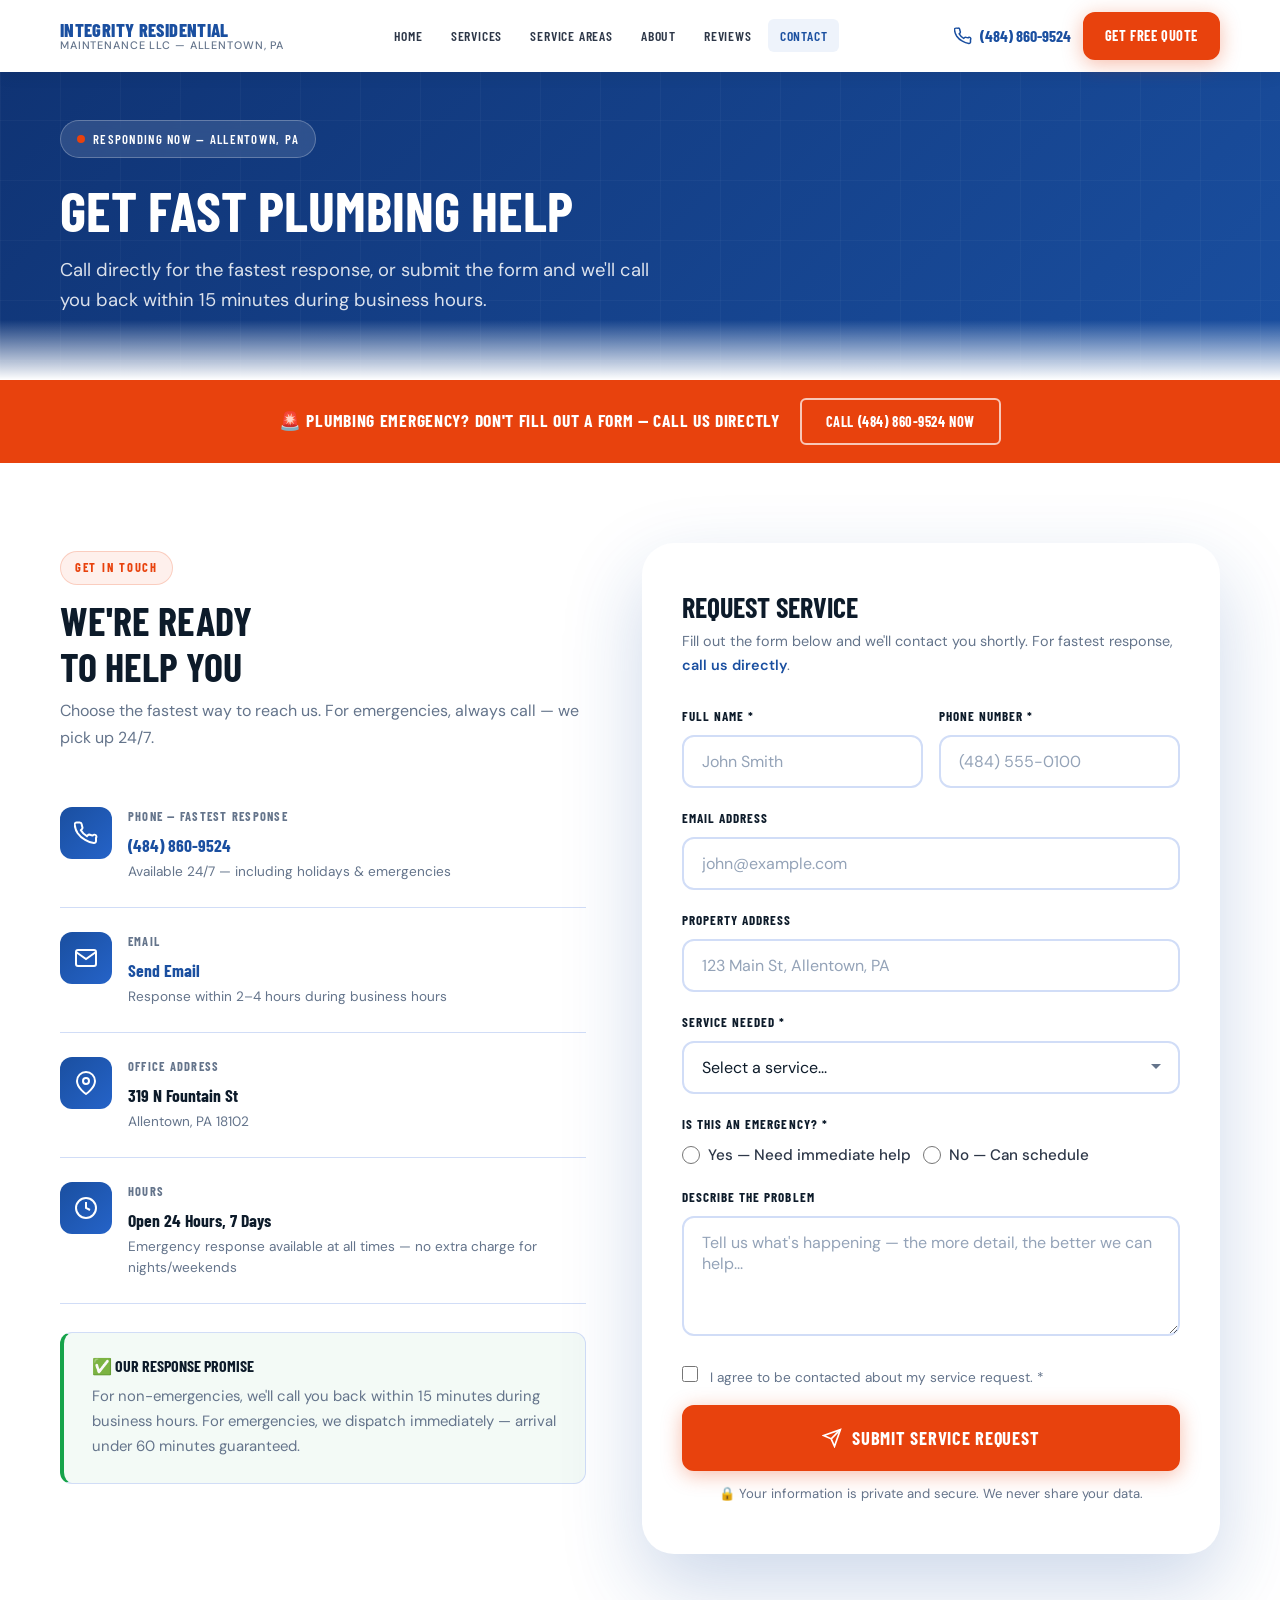
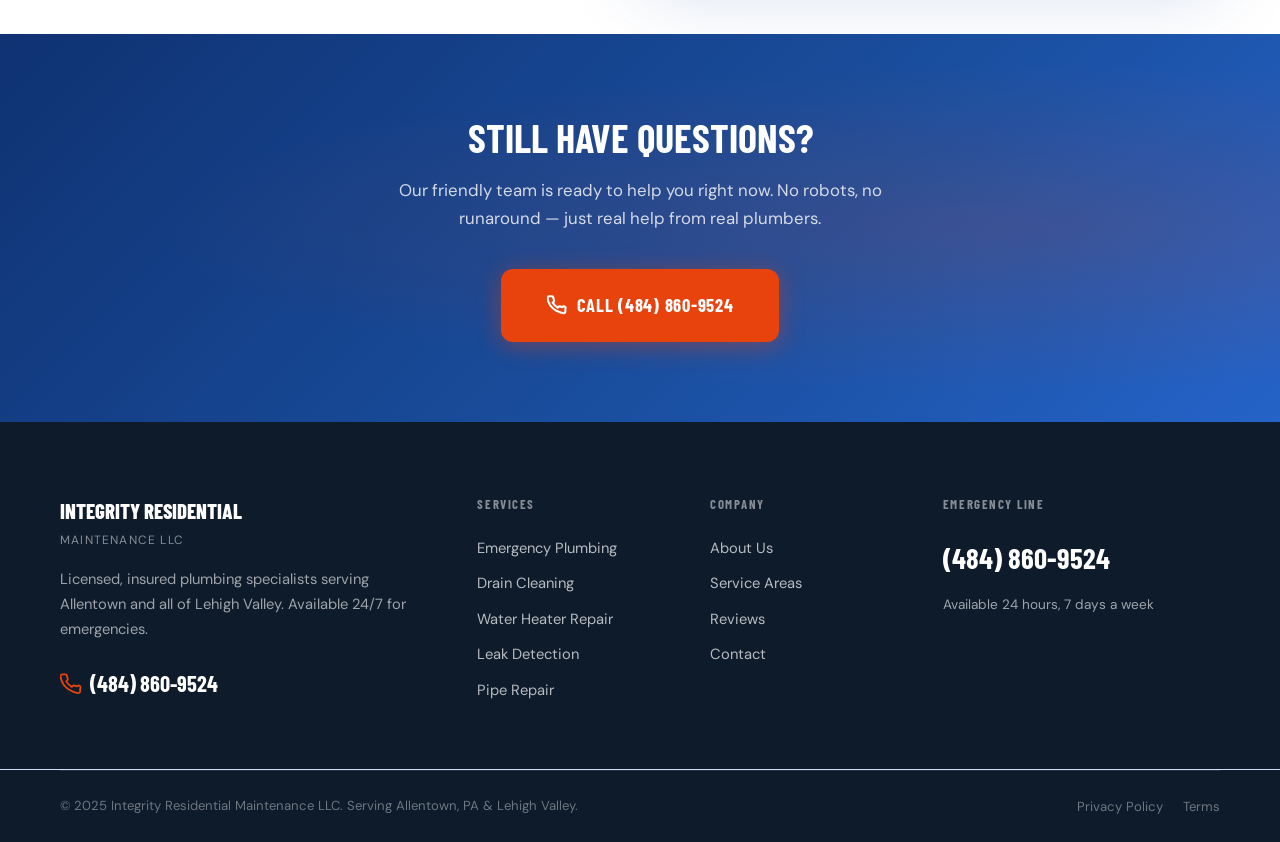
==== commit 5ce64f5f: "Update contact.html" ====
--- a/contact.html
+++ b/contact.html
@@ -258,24 +258,6 @@
   </div>
 </section>
 
-<!-- TALLY EMBED ALTERNATIVE -->
-<section class="section bg-surface" style="padding:48px 0;">
-  <div class="container container--narrow text-center">
-    <span class="section-eyebrow">Quick Response Guaranteed</span>
-    <h2 style="margin-bottom:12px;">Also Available On Tally</h2>
-    <p style="color:var(--text-muted); margin-bottom:28px;">Prefer to use our Tally form? Click below to open it in a new window or embed below.</p>
-    <!-- Replace with your actual Tally embed code -->
-    <div style="background:var(--white); border:1px solid var(--border); border-radius:var(--radius-xl); padding:32px; min-height:80px; display:flex; align-items:center; justify-content:center;">
-      <div style="text-align:center;">
-        <p style="color:var(--text-muted); margin-bottom:16px; font-size:0.95rem;">
-          <strong>Tally Form Integration:</strong> Replace this placeholder with your Tally embed code.<br>
-          Create a free Tally form at <a href="https://tally.so" target="_blank" rel="noopener" style="color:var(--brand-primary);">tally.so</a> and paste the embed snippet here.
-        </p>
-        <a href="https://tally.so/r/YOUR_TALLY_FORM_ID" target="_blank" rel="noopener" class="btn btn-secondary">Open Tally Form</a>
-      </div>
-    </div>
-  </div>
-</section>
 
 <!-- CTA -->
 <section class="cta-section">
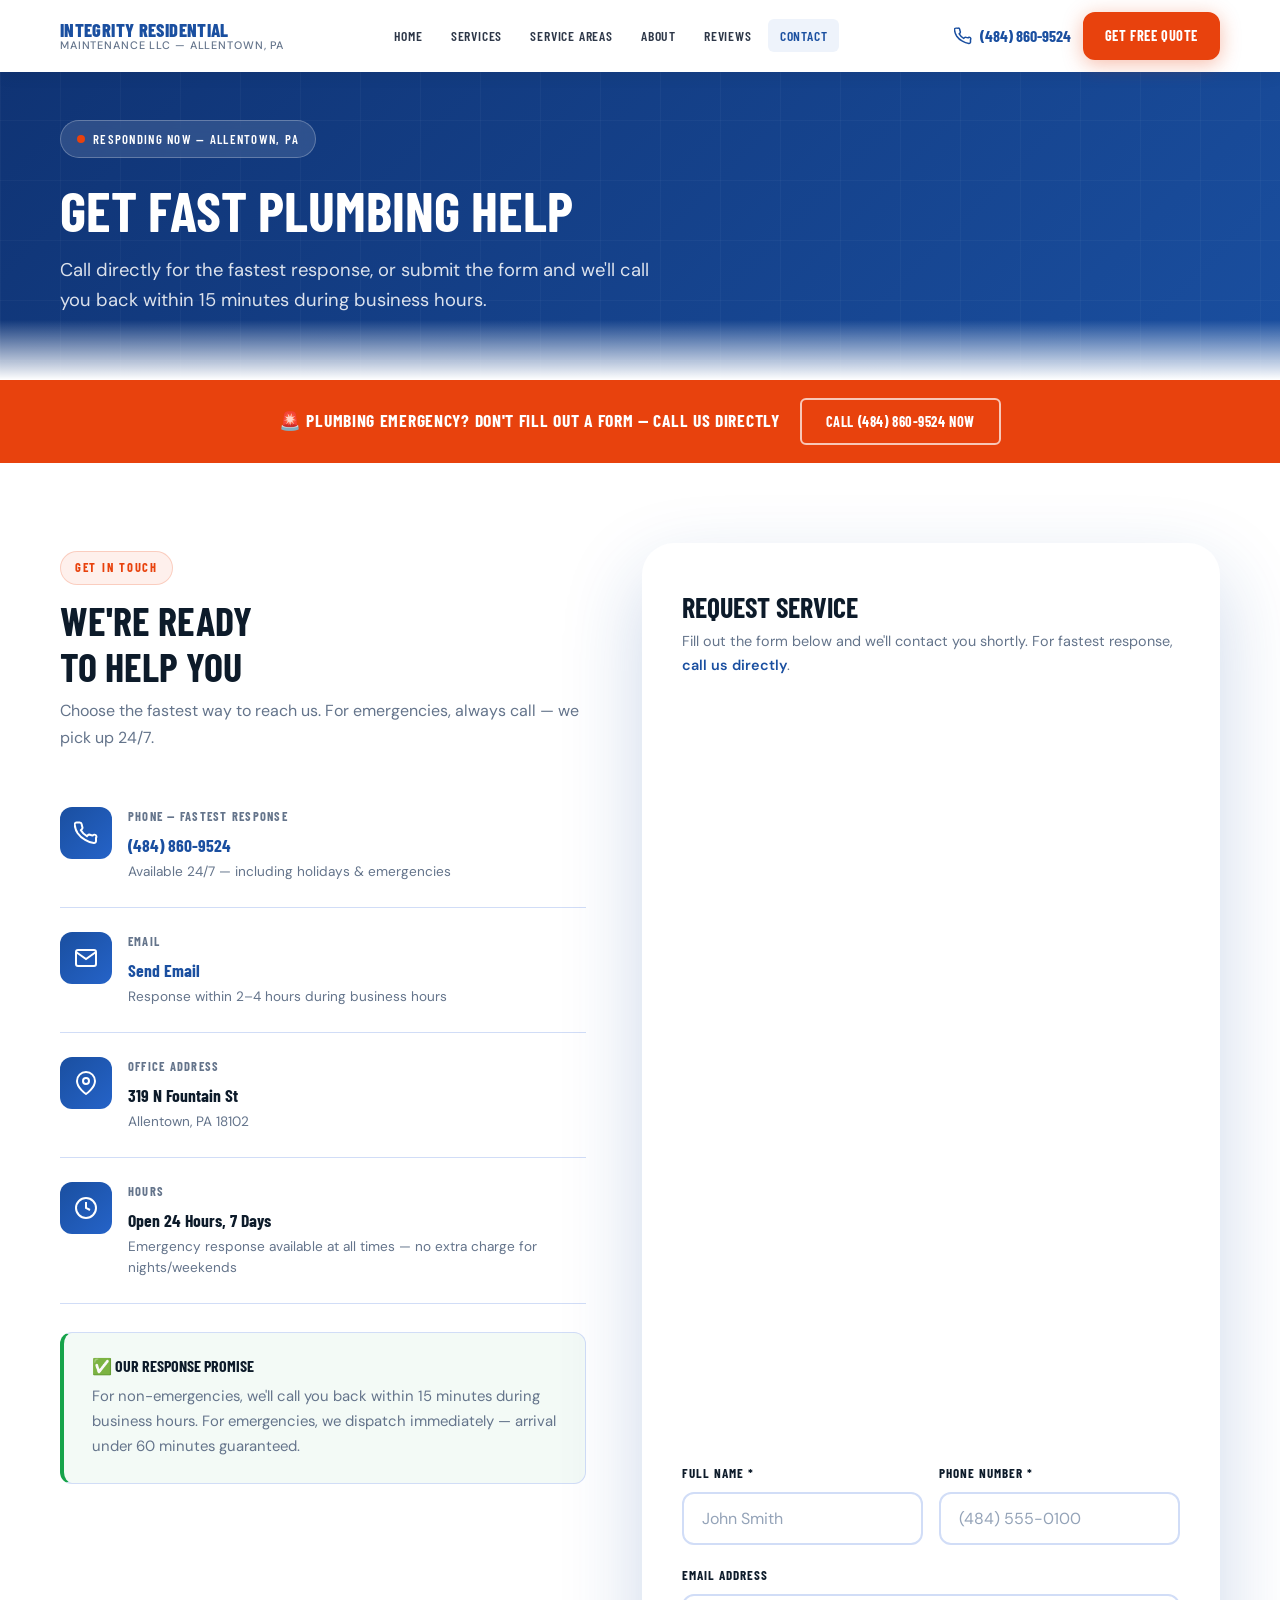
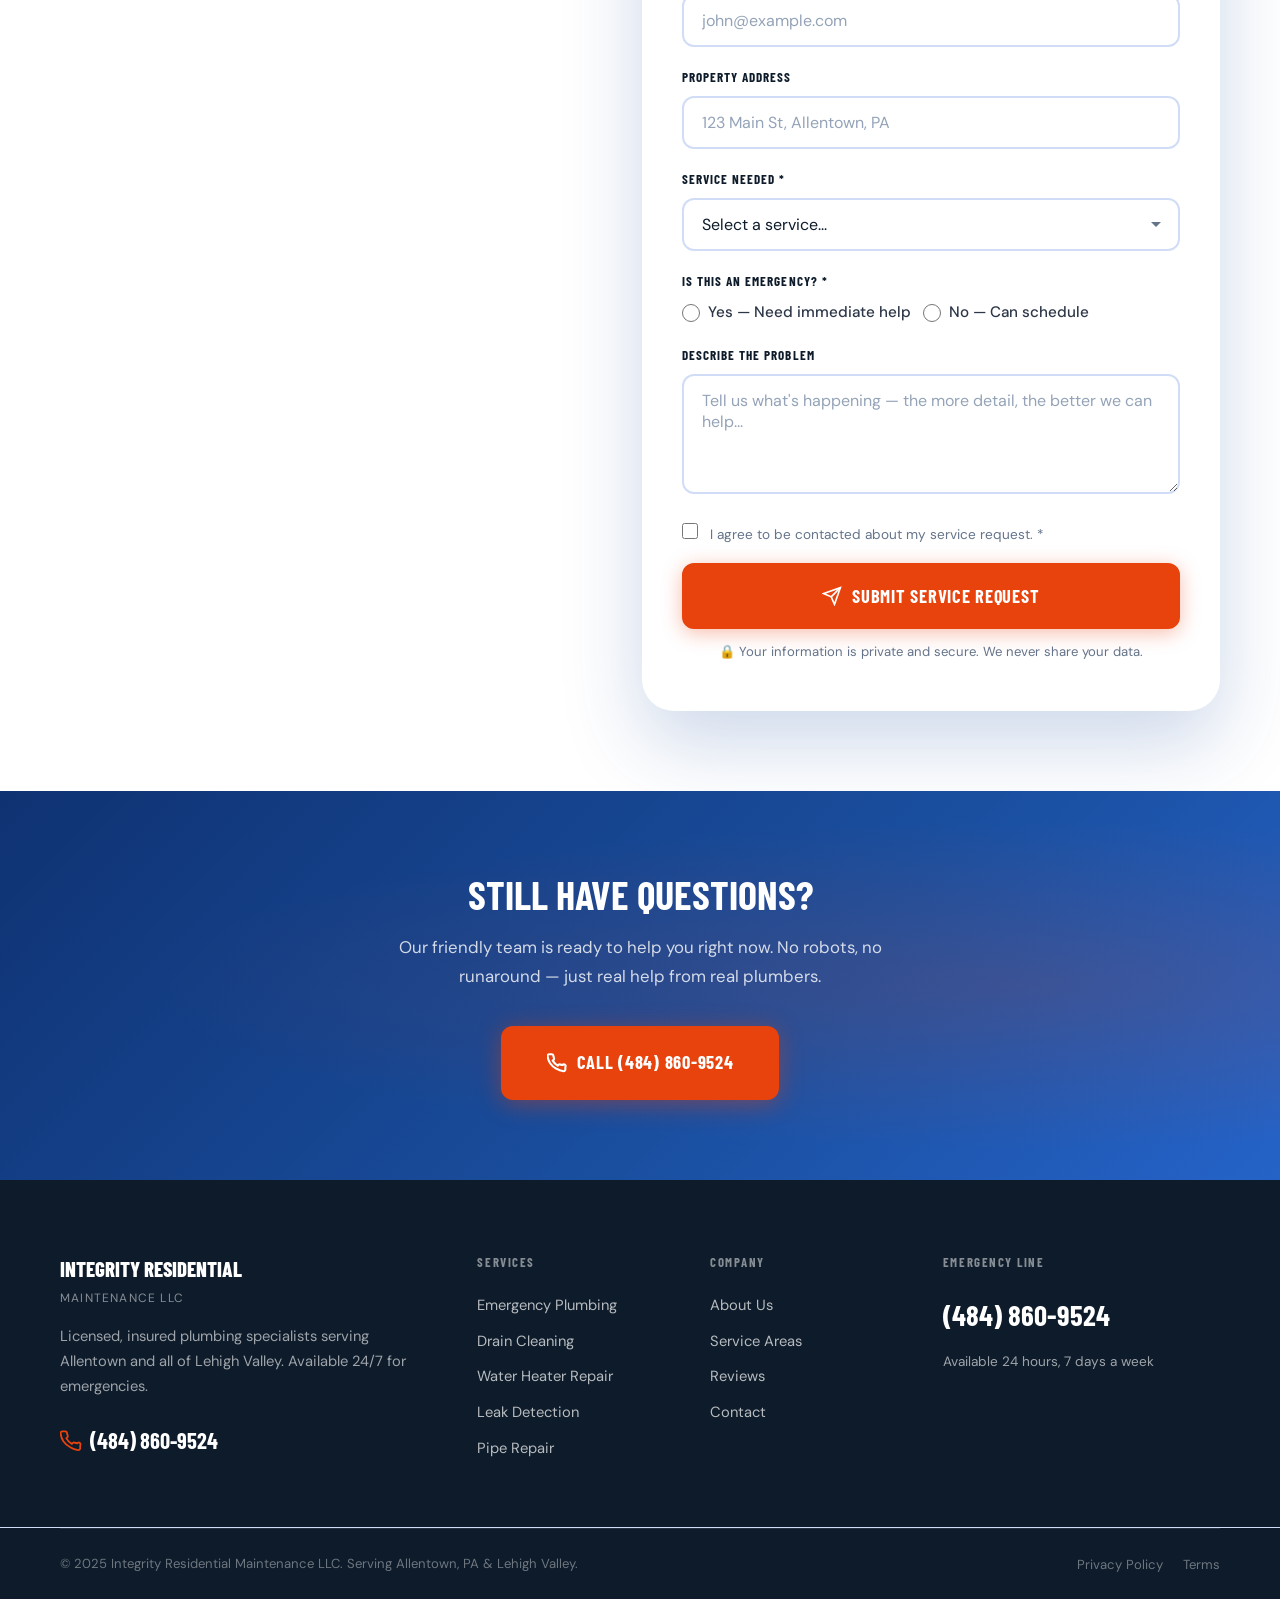
==== commit b48df9f2: "Update contact.html" ====
--- a/contact.html
+++ b/contact.html
@@ -169,11 +169,12 @@
             </div>
           </div>
 
-          <form id="contactForm" action="https://formspree.io/f/YOUR_FORM_ID" method="POST" novalidate>
-            <!-- Hidden fields for lead tracking -->
-            <input type="hidden" name="_subject" value="New Service Request — Integrity Residential Maintenance">
-            <input type="hidden" name="_to" value="fivebrothersgtrading@gmail.com">
-            <input type="hidden" name="_next" value="https://integrityrm.com/thank-you.html">
+          <iframe 
+  src="https://tally.so/r/Np81Yp" 
+  width="100%" 
+  height="750" 
+  frameborder="0">
+</iframe>
 
             <div class="grid grid--2" style="gap:16px;">
               <div class="form-group">
@@ -340,5 +341,6 @@
     });
   });
 </script>
+<iframe name="hidden_iframe" style="display:none;"></iframe>
 </body>
 </html>
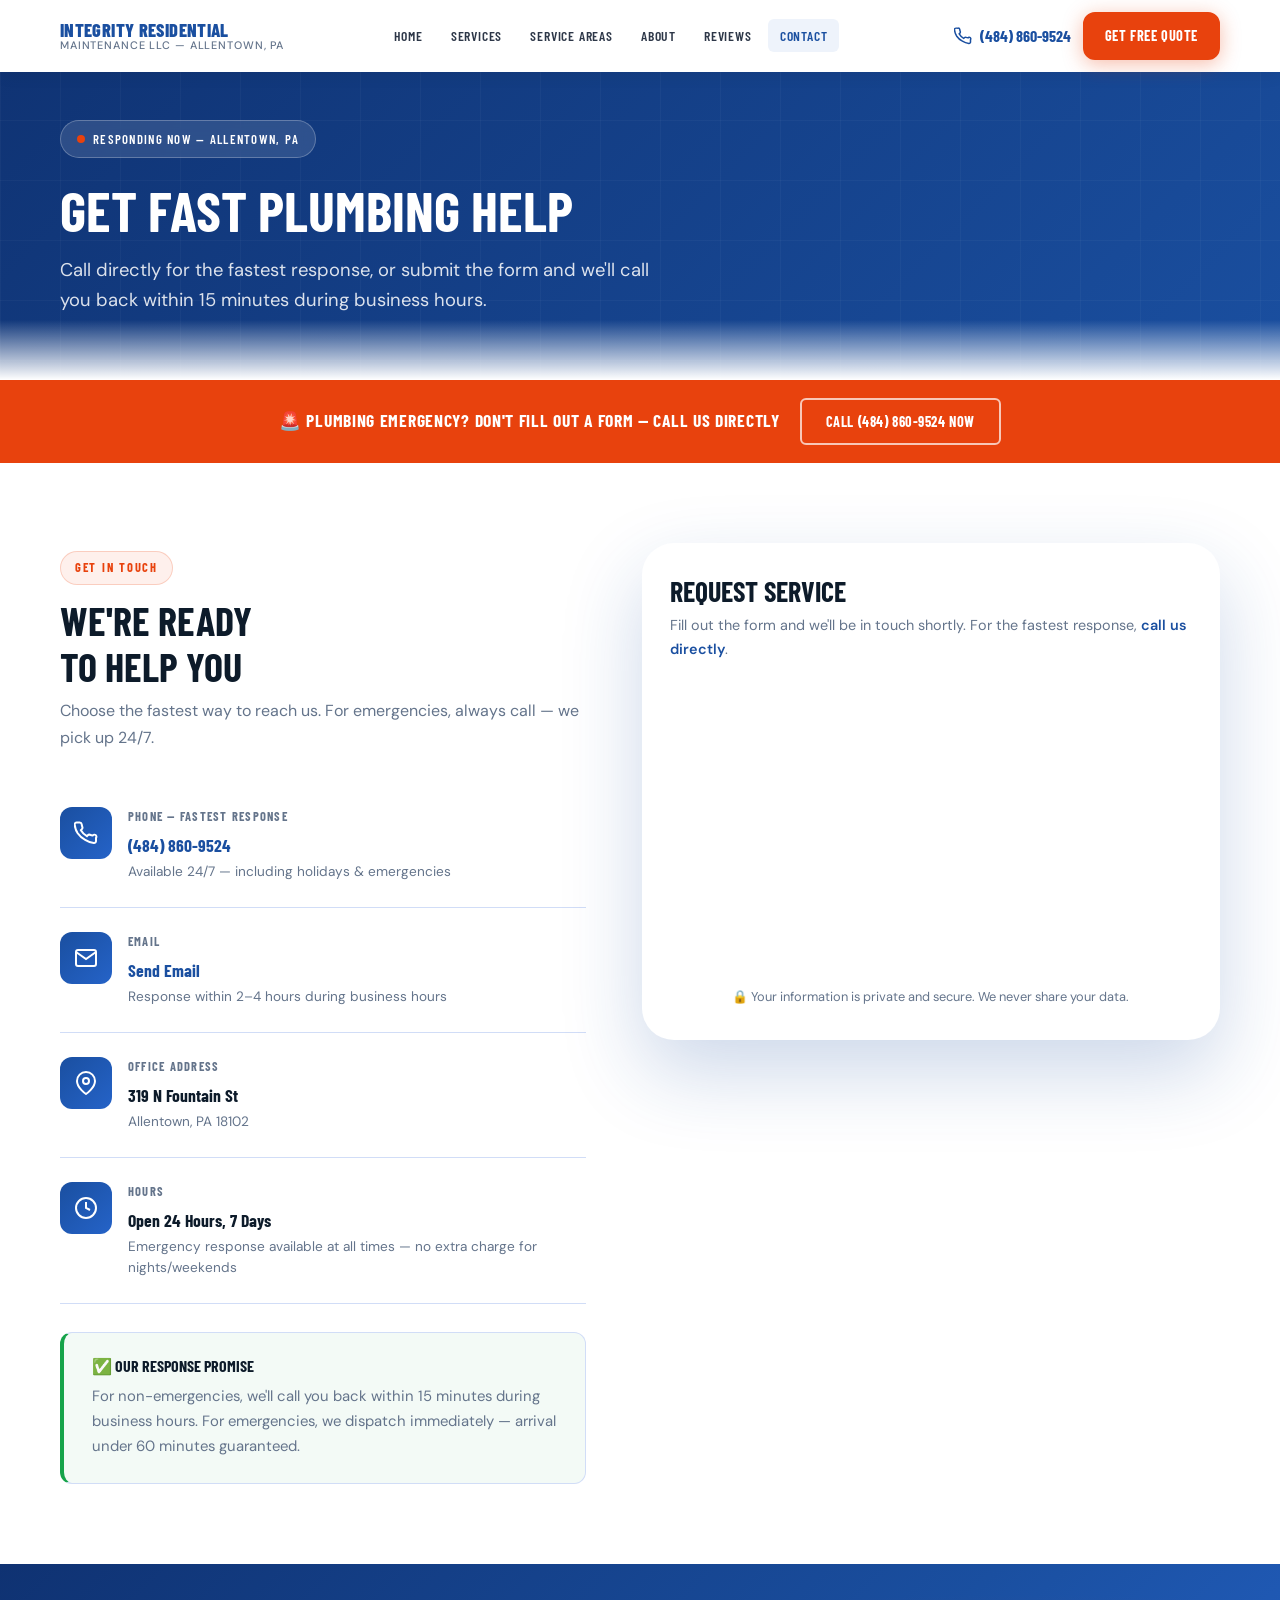
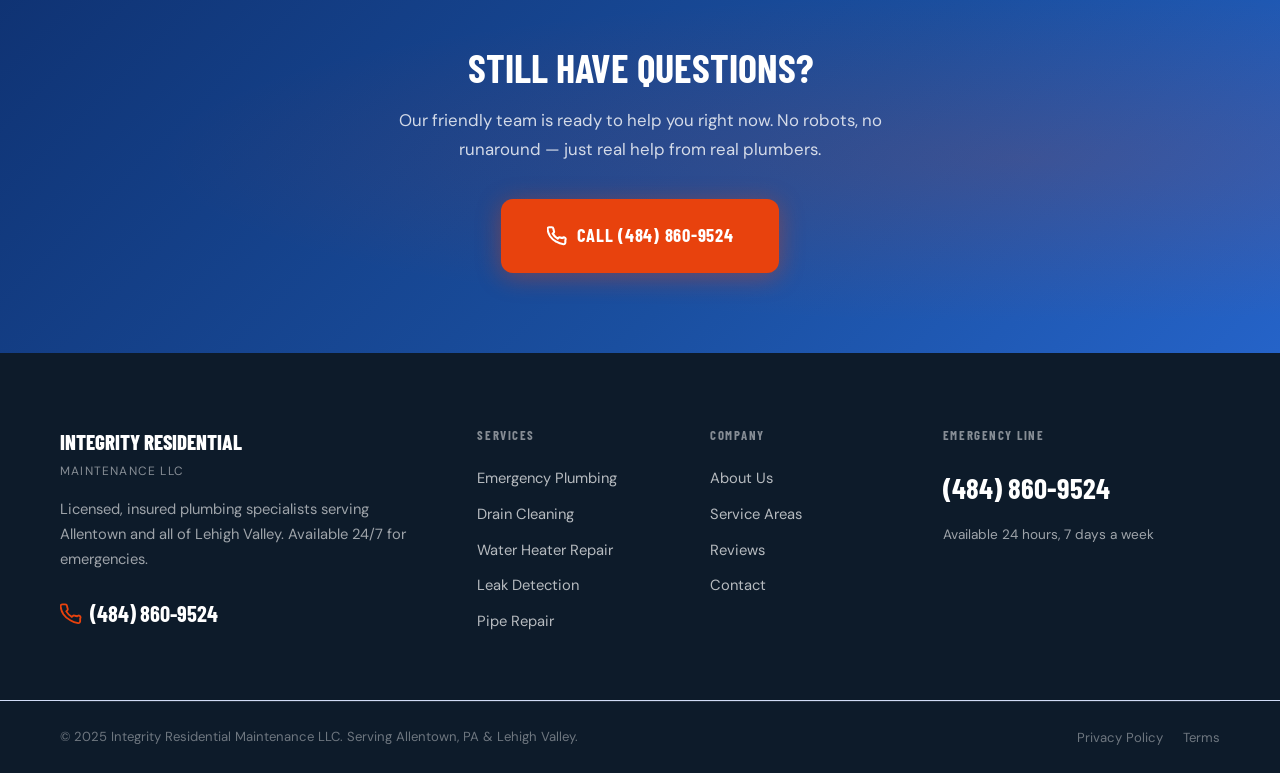
==== commit aaeb3dec: "Update contact.html" ====
--- a/contact.html
+++ b/contact.html
@@ -20,11 +20,9 @@
     .contact-method__value a { color:var(--brand-primary); }
     .contact-method__value a:hover { color:var(--brand-accent); }
     .contact-method__sub { font-size:0.85rem; color:var(--text-muted); margin-top:2px; }
-    .form-radio-group { display:flex; gap:12px; }
-    .form-radio { display:flex; align-items:center; gap:8px; cursor:pointer; }
-    .form-radio input { width:18px; height:18px; accent-color:var(--brand-primary); cursor:pointer; }
-    .form-radio span { font-size:0.95rem; font-weight:500; }
-    .emergency-alert { display:none; background:rgba(232,66,13,0.08); border:1px solid rgba(232,66,13,0.25); border-radius:var(--radius-md); padding:16px 20px; color:#c0350c; font-size:0.92rem; gap:10px; align-items:flex-start; margin-top:-8px; margin-bottom:12px; }
+    /* Tally iframe — fluid height inside the form-card */
+    .tally-frame-wrap { position:relative; width:100%; }
+    .tally-frame-wrap iframe { display:block; width:100%; border:none; }
     @media(max-width:768px){ .contact-grid { grid-template-columns:1fr; } }
   </style>
 </head>
@@ -152,113 +150,37 @@
         </div>
       </div>
 
-      <!-- Lead Capture Form -->
+      <!-- Tally Embed Form -->
       <div class="fade-in">
-        <div class="form-card">
+        <div class="form-card" style="padding:32px 28px;">
           <h3 style="margin-bottom:6px;">Request Service</h3>
-          <p style="color:var(--text-muted); font-size:0.9rem; margin-bottom:28px;">Fill out the form below and we'll contact you shortly. For fastest response, <a href="tel:+14848609524" style="color:var(--brand-primary); font-weight:600;">call us directly</a>.</p>
-
-          <!-- Success Message (hidden by default) -->
-          <div id="formSuccess" style="display:none;">
-            <div class="alert alert--success" style="margin-bottom:16px;">
-              <svg width="20" height="20" fill="none" stroke="currentColor" stroke-width="2" viewBox="0 0 24 24"><path d="M22 11.08V12a10 10 0 11-5.93-9.14"/><polyline points="22 4 12 14.01 9 11.01"/></svg>
-              <div>
-                <strong>Request Received!</strong><br>
-                We'll call you back within 15 minutes. For immediate help, call <a href="tel:+14848609524" style="color:var(--success); font-weight:700;">(484) 860-9524</a>.
-              </div>
-            </div>
-          </div>
-
-          <iframe 
-  src="https://tally.so/r/Np81Yp" 
-  width="100%" 
-  height="750" 
-  frameborder="0">
-</iframe>
-
-            <div class="grid grid--2" style="gap:16px;">
-              <div class="form-group">
-                <label class="form-label" for="name">Full Name *</label>
-                <input class="form-control" type="text" id="name" name="name" placeholder="John Smith" required autocomplete="name">
-              </div>
-              <div class="form-group">
-                <label class="form-label" for="phone">Phone Number *</label>
-                <input class="form-control" type="tel" id="phone" name="phone" placeholder="(484) 555-0100" required autocomplete="tel">
-              </div>
-            </div>
-
-            <div class="form-group">
-              <label class="form-label" for="email">Email Address</label>
-              <input class="form-control" type="email" id="email" name="email" placeholder="john@example.com" autocomplete="email">
-            </div>
-
-            <div class="form-group">
-              <label class="form-label" for="address">Property Address</label>
-              <input class="form-control" type="text" id="address" name="address" placeholder="123 Main St, Allentown, PA" autocomplete="street-address">
-            </div>
-
-            <div class="form-group">
-              <label class="form-label" for="service">Service Needed *</label>
-              <select class="form-control" id="service" name="service" required>
-                <option value="" disabled selected>Select a service...</option>
-                <option value="emergency">🚨 Emergency Plumbing (URGENT)</option>
-                <option value="drain">Drain Cleaning / Clog</option>
-                <option value="water-heater">Water Heater Repair / Replacement</option>
-                <option value="leak">Leak Detection</option>
-                <option value="pipe">Pipe Repair / Replacement</option>
-                <option value="toilet">Toilet Repair / Replacement</option>
-                <option value="faucet">Faucet / Fixture</option>
-                <option value="sump">Sump Pump</option>
-                <option value="other">Other / Not Sure</option>
-              </select>
-            </div>
-
-            <div class="form-group">
-              <label class="form-label">Is This an Emergency? *</label>
-              <div class="form-radio-group">
-                <label class="form-radio">
-                  <input type="radio" name="emergency" id="emergency" value="yes" required>
-                  <span>Yes — Need immediate help</span>
-                </label>
-                <label class="form-radio">
-                  <input type="radio" name="emergency" value="no">
-                  <span>No — Can schedule</span>
-                </label>
-              </div>
-            </div>
-
-            <!-- Emergency Alert -->
-            <div class="emergency-alert" id="emergencyAlert" role="alert">
-              <svg width="20" height="20" fill="none" stroke="currentColor" stroke-width="2" viewBox="0 0 24 24" style="flex-shrink:0;"><path d="M10.29 3.86L1.82 18a2 2 0 001.71 3h16.94a2 2 0 001.71-3L13.71 3.86a2 2 0 00-3.42 0z"/><line x1="12" y1="9" x2="12" y2="13"/><line x1="12" y1="17" x2="12.01" y2="17"/></svg>
-              <div><strong>For emergencies, call us directly for the fastest response:</strong><br>
-              <a href="tel:+14848609524" style="color:var(--brand-accent); font-weight:700; font-size:1.1rem;">(484) 860-9524</a></div>
-            </div>
-
-            <div class="form-group">
-              <label class="form-label" for="message">Describe the Problem</label>
-              <textarea class="form-control" id="message" name="message" placeholder="Tell us what's happening — the more detail, the better we can help..." rows="4"></textarea>
-            </div>
-
-            <div style="margin-bottom:16px;">
-              <input type="checkbox" id="consent" name="consent" required style="accent-color:var(--brand-primary); width:16px; height:16px; margin-right:8px;">
-              <label for="consent" style="font-size:0.85rem; color:var(--text-muted); cursor:pointer;">I agree to be contacted about my service request. *</label>
-            </div>
-
-            <button type="submit" class="btn btn-primary btn-full btn-lg">
-              <svg width="20" height="20" fill="none" stroke="currentColor" stroke-width="2" viewBox="0 0 24 24"><line x1="22" y1="2" x2="11" y2="13"/><polygon points="22 2 15 22 11 13 2 9 22 2"/></svg>
-              Submit Service Request
-            </button>
-
-            <p style="text-align:center; font-size:0.82rem; color:var(--text-muted); margin-top:12px;">
-              🔒 Your information is private and secure. We never share your data.
-            </p>
-          </form>
+          <p style="color:var(--text-muted); font-size:0.9rem; margin-bottom:24px;">
+            Fill out the form and we'll be in touch shortly. For the fastest response,
+            <a href="tel:+14848609524" style="color:var(--brand-primary); font-weight:600;">call us directly</a>.
+          </p>
+
+          <!-- Tally embed — auto-resizes to form content height -->
+          <div class="tally-frame-wrap">
+            <iframe
+              data-tally-src="https://tally.so/embed/Np81Yp?alignLeft=1&hideTitle=1&transparentBackground=1&dynamicHeight=1"
+              loading="lazy"
+              width="100%"
+              height="284"
+              frameborder="0"
+              marginheight="0"
+              marginwidth="0"
+              title="Request Plumbing Service — Integrity Residential Maintenance LLC"
+            ></iframe>
+          </div>
+
+          <p style="text-align:center; font-size:0.8rem; color:var(--text-muted); margin-top:16px; margin-bottom:0;">
+            🔒 Your information is private and secure. We never share your data.
+          </p>
         </div>
       </div>
     </div>
   </div>
 </section>
-
 
 <!-- CTA -->
 <section class="cta-section">
@@ -332,15 +254,7 @@
 </div>
 
 <script src="script.js"></script>
-<script>
-  // Emergency radio button shows call-out alert
-  document.querySelectorAll('input[name="emergency"]').forEach(radio => {
-    radio.addEventListener('change', function() {
-      const alert = document.getElementById('emergencyAlert');
-      alert.style.display = this.value === 'yes' ? 'flex' : 'none';
-    });
-  });
-</script>
-<iframe name="hidden_iframe" style="display:none;"></iframe>
+<script>var d=document,w="https://tally.so/widgets/embed.js",v=function(){"undefined"!=typeof Tally?Tally.loadEmbeds():d.querySelectorAll("iframe[data-tally-src]:not([src])").forEach((function(e){e.src=e.dataset.tallySrc}))};if("undefined"!=typeof Tally)v();else if(d.querySelector('script[src="'+w+'"]')==null){var s=d.createElement("script");s.src=w,s.onload=v,s.onerror=v,d.body.appendChild(s);}</script>
 </body>
 </html>
+
